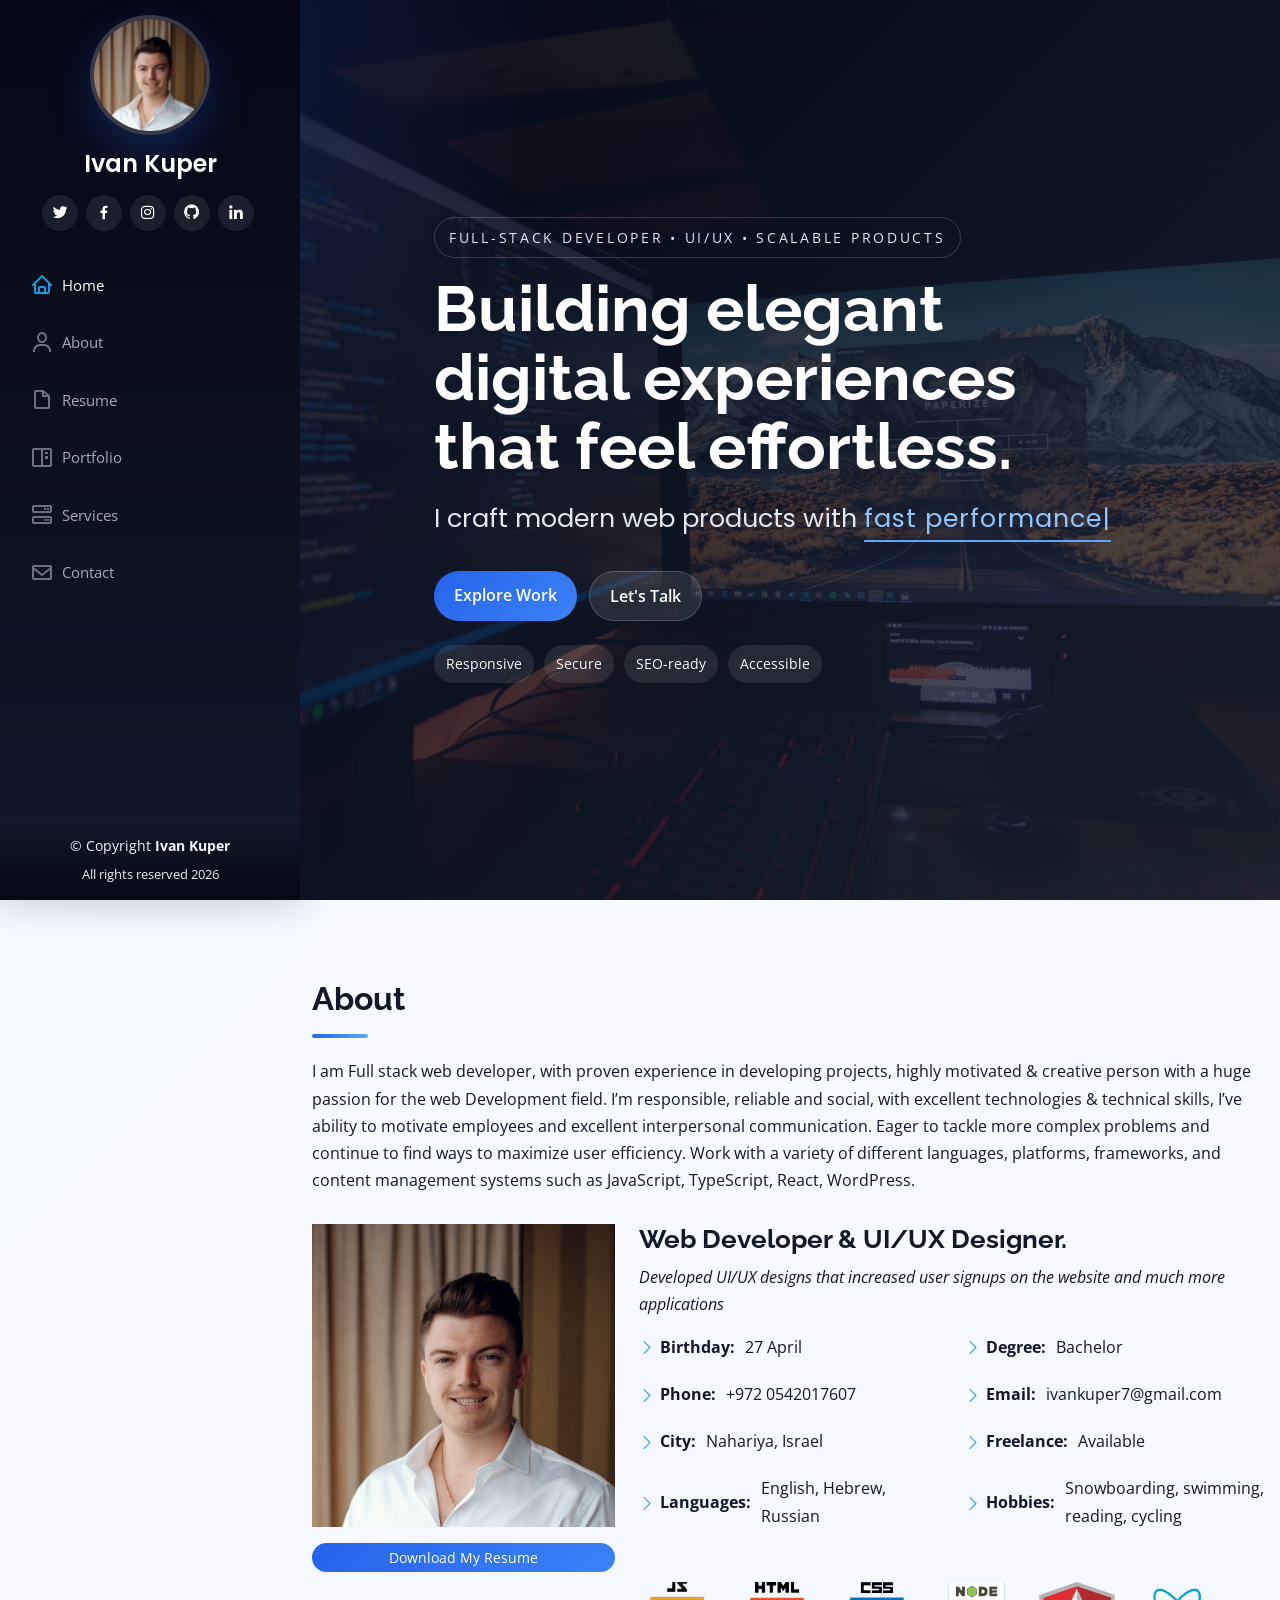
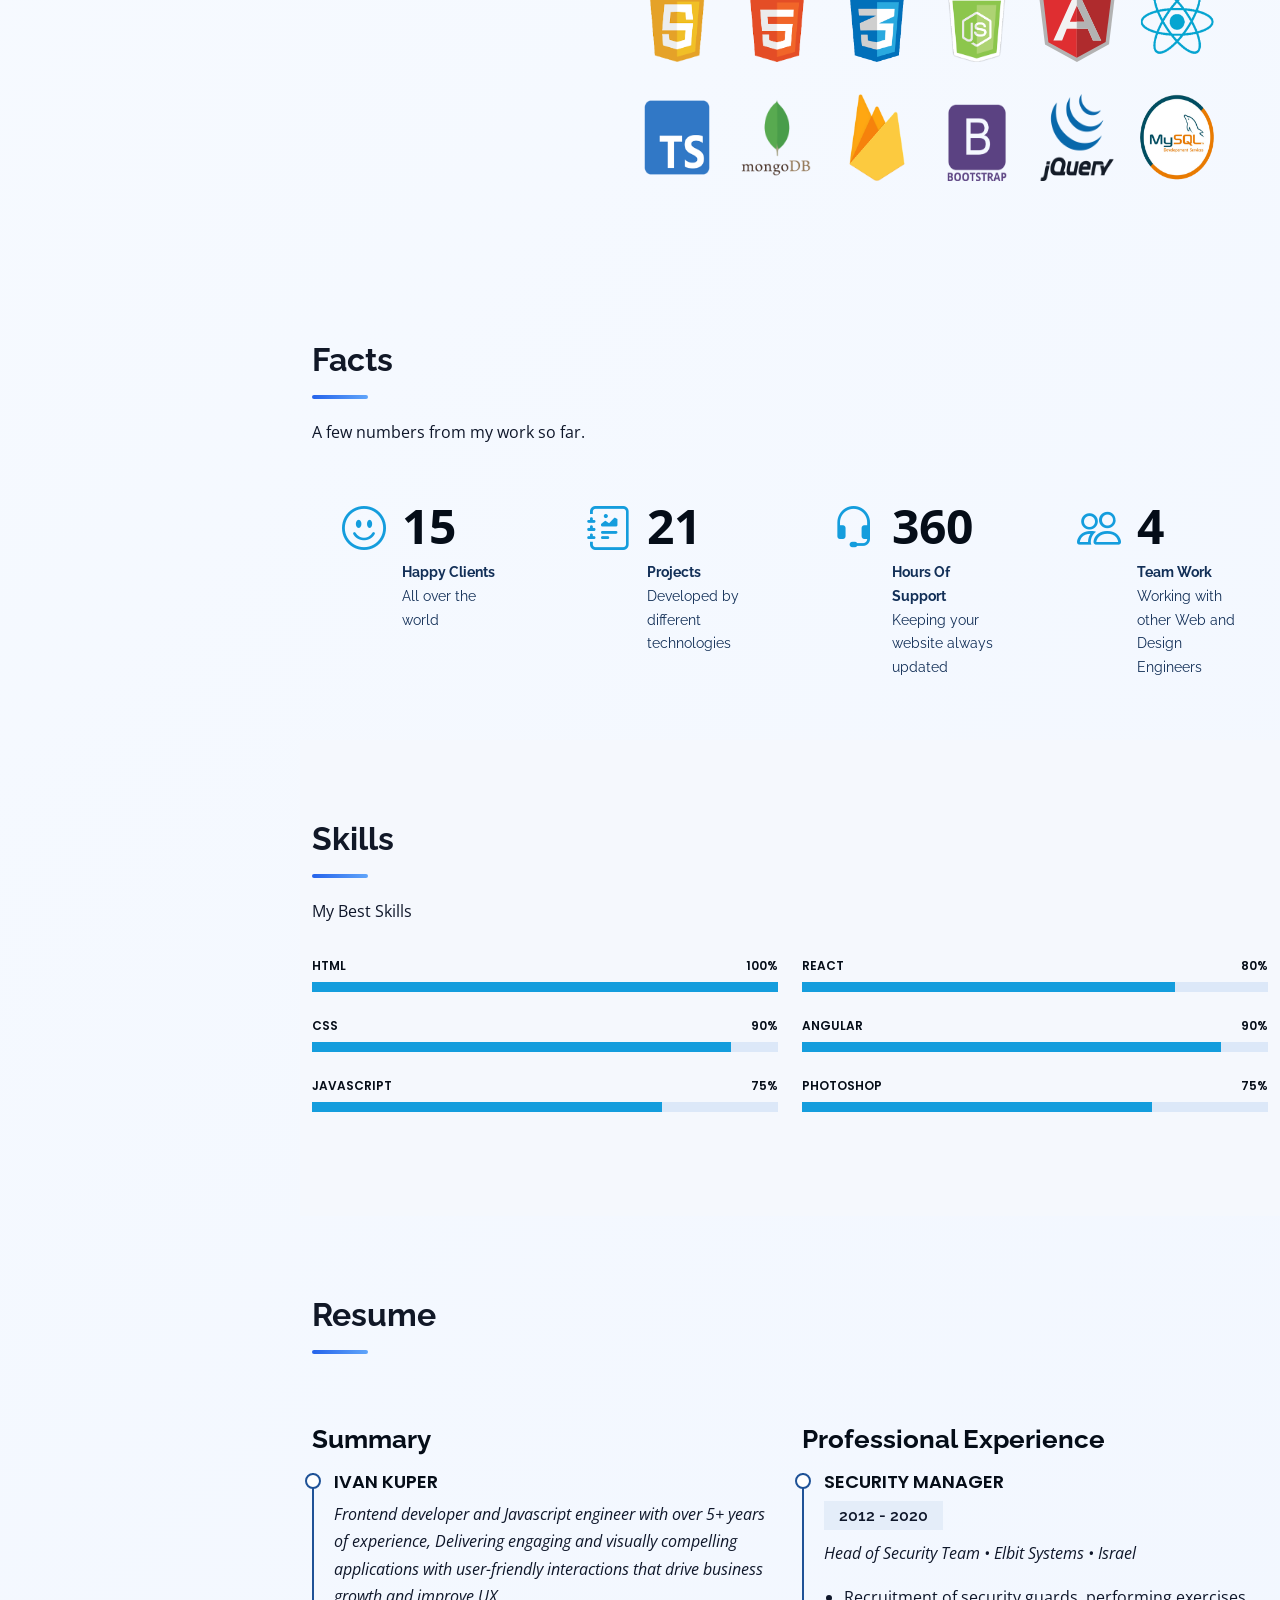
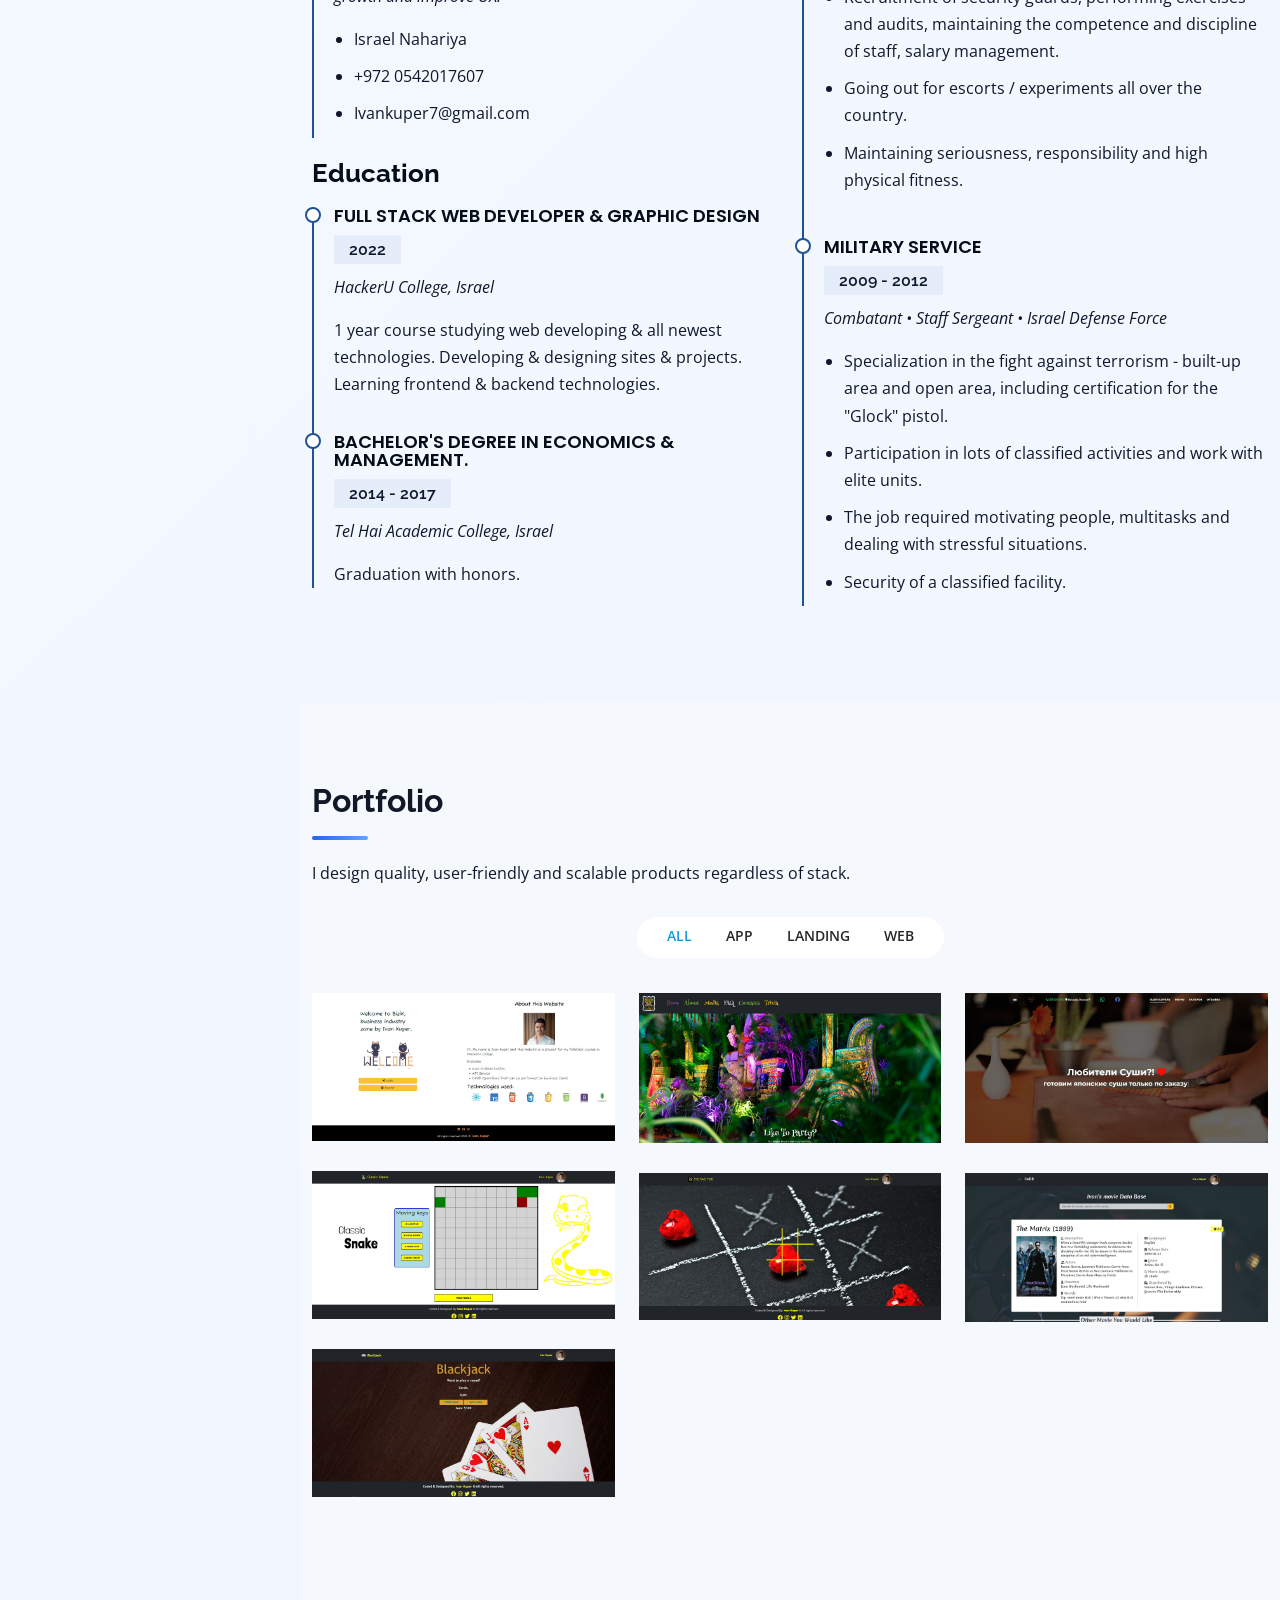
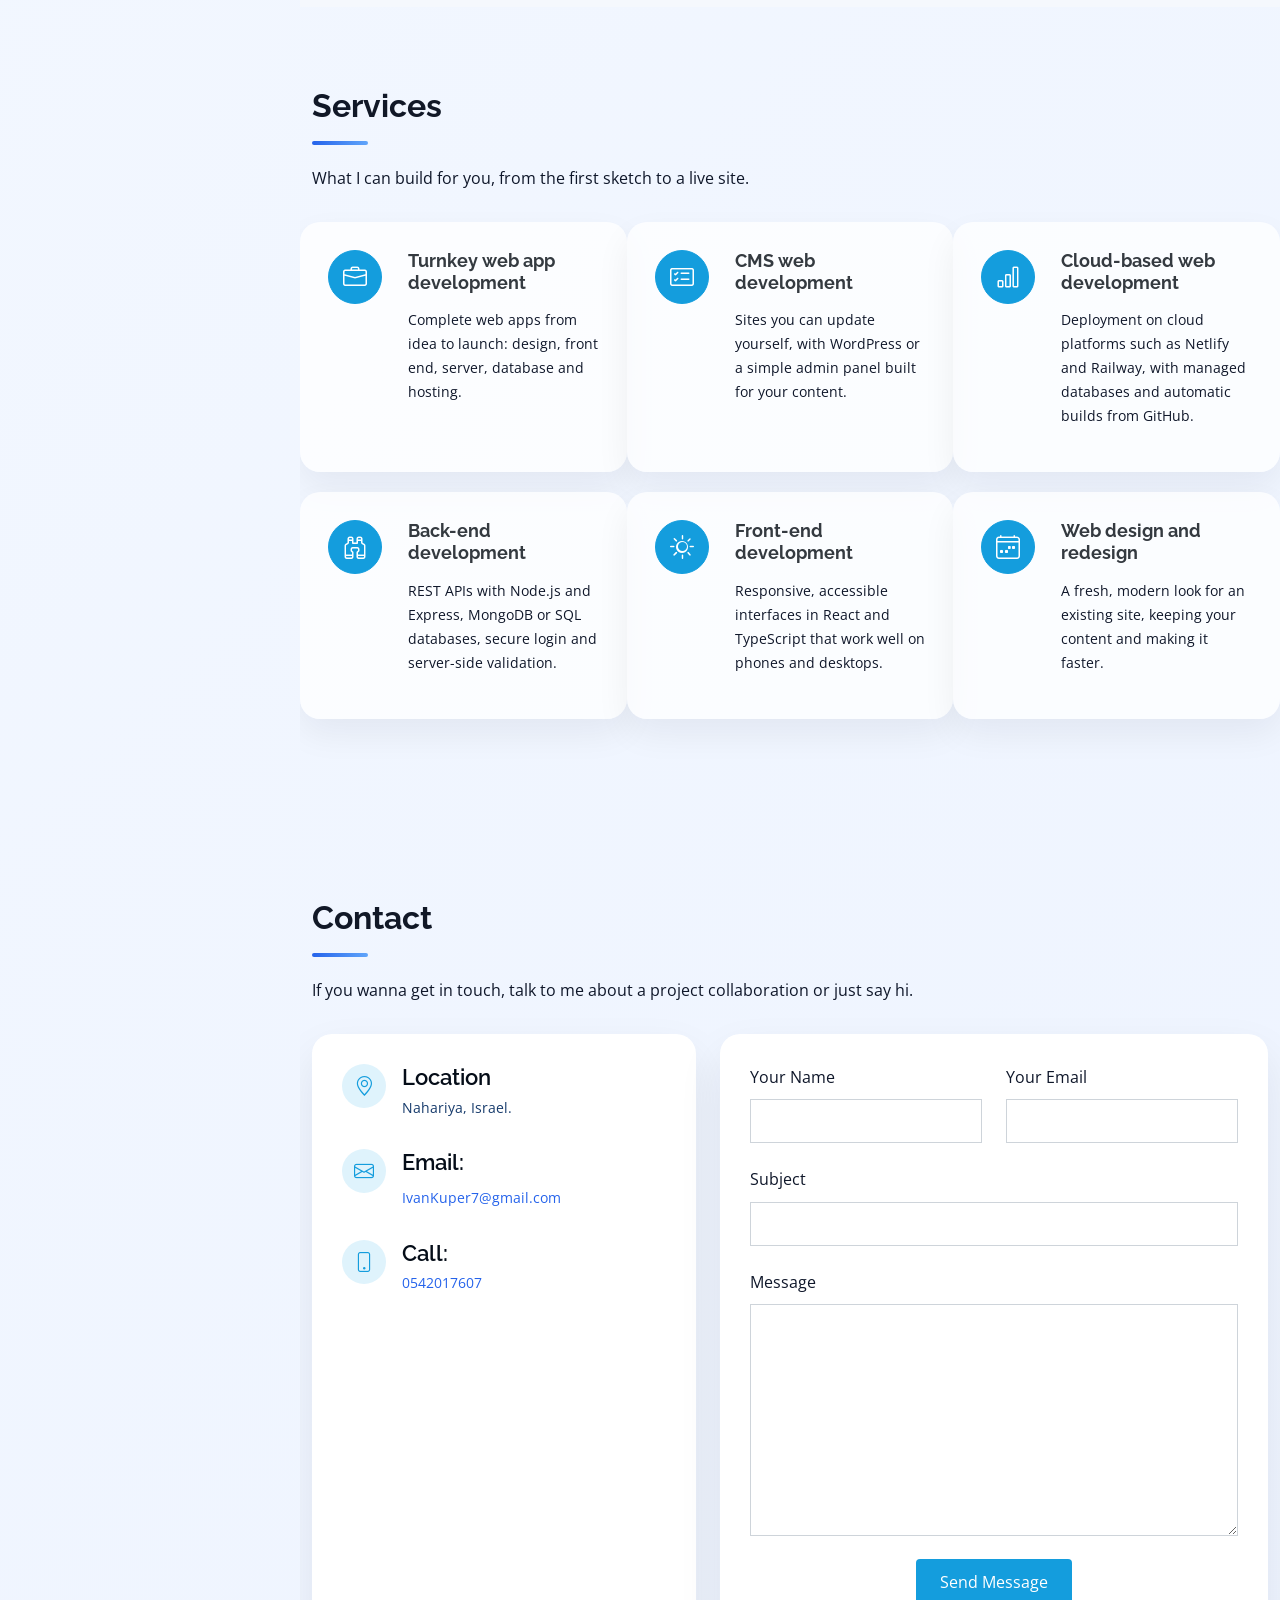
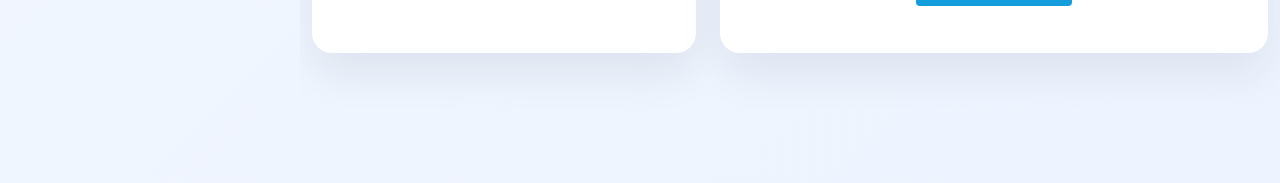
==== classic.html @ 9e8580f1 "New 3D snowboarding portfolio; old page kept as classic.html" ====
<!doctype html>
<html lang="en">
  <head>
    <!-- Google tag (gtag.js) -->
    <script
      async
      src="https://www.googletagmanager.com/gtag/js?id=G-8F8KC9WQPY"
    ></script>
    <script>
      window.dataLayer = window.dataLayer || [];
      function gtag() {
        dataLayer.push(arguments);
      }
      gtag("js", new Date());

      gtag("config", "G-8F8KC9WQPY");
    </script>
    <meta charset="utf-8" />
    <meta content="width=device-width, initial-scale=1.0" name="viewport" />
    <meta name="theme-color" content="#060816" />

    <title>Ivan Kuper | Full-Stack Developer & UI/UX Designer</title>
    <meta
      name="description"
      content="Ivan Kuper builds modern, responsive, and accessible web experiences with a premium blend of design and engineering."
    />
    <meta
      name="keywords"
      content="Ivan Kuper, full-stack developer, web developer, UI/UX designer, portfolio, responsive websites"
    />

    <!-- Favicons -->
    <link href="assets/img/logo.png" rel="icon" />
    <link href="assets/img/logo.png" rel="apple-touch-icon" />

    <!-- Google Fonts -->
    <link
      href="https://fonts.googleapis.com/css?family=Open+Sans:300,300i,400,400i,600,600i,700,700i|Raleway:300,300i,400,400i,500,500i,600,600i,700,700i|Poppins:300,300i,400,400i,500,500i,600,600i,700,700i"
      rel="stylesheet"
    />

    <!-- Vendor CSS Files -->
    <link href="assets/vendor/aos/aos.css" rel="stylesheet" />
    <link
      href="assets/vendor/bootstrap/css/bootstrap.min.css"
      rel="stylesheet"
    />
    <link
      href="assets/vendor/bootstrap-icons/bootstrap-icons.css"
      rel="stylesheet"
    />
    <link href="assets/vendor/boxicons/css/boxicons.min.css" rel="stylesheet" />
    <link
      href="assets/vendor/glightbox/css/glightbox.min.css"
      rel="stylesheet"
    />
    <link href="assets/vendor/swiper/swiper-bundle.min.css" rel="stylesheet" />

    <!-- Template Main CSS File -->
    <link href="assets/css/style.css" rel="stylesheet" />
  </head>

  <body>
    <a class="skip-link" href="#main">Skip to content</a>

    <!-- ======= Mobile nav toggle button ======= -->
    <i class="bi bi-list mobile-nav-toggle d-xl-none"></i>

    <!-- ======= Header ======= -->
    <header id="header">
      <div class="d-flex flex-column">
        <div class="profile">
          <img
            src="assets/img/Profile.jpg"
            alt=""
            class="img-fluid rounded-circle"
          />
          <h1 class="text-light"><a href="index.html">Ivan Kuper</a></h1>
          <div class="social-links mt-3 text-center">
            <a
              target="_blank"
              href="https://twitter.com/Ivan7Kuper"
              class="twitter"
              ><i class="bx bxl-twitter"></i
            ></a>
            <a
              target="_blank"
              href="https://www.facebook.com/ivankuper7"
              class="facebook"
              ><i class="bx bxl-facebook"></i
            ></a>
            <a
              target="_blank"
              href="https://www.instagram.com/ivan_kuper/"
              class="instagram"
              ><i class="bx bxl-instagram"></i
            ></a>
            <a
              target="_blank"
              href="https://github.com/IvanKuper"
              class="google-plus"
              ><i class="bx bxl-github"></i
            ></a>
            <a
              target="_blank"
              href="https://www.linkedin.com/in/ivankuper/"
              class="linkedin"
              ><i class="bx bxl-linkedin"></i
            ></a>
          </div>
        </div>

        <nav id="navbar" class="nav-menu navbar">
          <ul>
            <li>
              <a href="#hero" class="nav-link scrollto active"
                ><i class="bx bx-home"></i> <span>Home</span></a
              >
            </li>
            <li>
              <a href="#about" class="nav-link scrollto"
                ><i class="bx bx-user"></i> <span>About</span></a
              >
            </li>
            <li>
              <a href="#resume" class="nav-link scrollto"
                ><i class="bx bx-file-blank"></i> <span>Resume</span></a
              >
            </li>
            <li>
              <a href="#portfolio" class="nav-link scrollto"
                ><i class="bx bx-book-content"></i> <span>Portfolio</span></a
              >
            </li>
            <li>
              <a href="#services" class="nav-link scrollto"
                ><i class="bx bx-server"></i> <span>Services</span></a
              >
            </li>
            <li>
              <a href="#contact" class="nav-link scrollto"
                ><i class="bx bx-envelope"></i> <span>Contact</span></a
              >
            </li>
          </ul>
        </nav>
        <!-- .nav-menu -->
      </div>
    </header>
    <!-- End Header -->

    <!-- ======= Hero Section ======= -->
    <section
      id="hero"
      class="d-flex flex-column justify-content-center align-items-center"
    >
      <div class="hero-container" data-aos="fade-up">
        <div class="hero-badge">
          Full-stack developer • UI/UX • scalable products
        </div>
        <h1>Building elegant digital experiences that feel effortless.</h1>
        <p>
          I craft modern web products with
          <span
            class="typed"
            data-typed-items="fast performance, polished interfaces, accessible products, scalable architecture"
          ></span>
        </p>
        <div class="hero-actions">
          <a href="#portfolio" class="btn btn-primary">Explore Work</a>
          <a href="#contact" class="btn btn-secondary">Let's Talk</a>
        </div>
        <div class="hero-highlights">
          <span>Responsive</span>
          <span>Secure</span>
          <span>SEO-ready</span>
          <span>Accessible</span>
        </div>
      </div>
    </section>

    <!-- End Hero -->

    <main id="main">
      <!-- ======= About Section ======= -->
      <section id="about" class="about">
        <div class="container">
          <div class="section-title">
            <h2>About</h2>
            <p>
              I am Full stack web developer, with proven experience in
              developing projects, highly motivated & creative person with a
              huge passion for the web Development field. I’m responsible,
              reliable and social, with excellent technologies & technical
              skills, I’ve ability to motivate employees and excellent
              interpersonal communication. Eager to tackle more complex problems
              and continue to find ways to maximize user efficiency. Work with a
              variety of different languages, platforms, frameworks, and content
              management systems such as JavaScript, TypeScript, React,
              WordPress.
            </p>
            <p></p>
          </div>

          <div class="row">
            <div class="col-lg-4" data-aos="fade-right">
              <img
                src="assets/img/Profile.jpg"
                class="img-fluid"
                alt="Portrait of Ivan Kuper"
              />
              <a
                href="https://www.dropbox.com/s/8ou15lge7t33y17/Resume%20Ivan%20Kupershtein.pdf?dl=0"
                target="_blank"
                ><button
                  type="button"
                  class="btn btn-accent btn-sm mb-3 mt-3 w-100"
                >
                  <i class="fa-solid fa-file"></i>
                  Download My Resume
                </button></a
              >
            </div>
            <div class="col-lg-8 pt-4 pt-lg-0 content" data-aos="fade-left">
              <h3>Web Developer &amp; UI/UX Designer.</h3>
              <p class="fst-italic">
                Developed UI/UX designs that increased user signups on the
                website and much more applications
              </p>
              <div class="row">
                <div class="col-lg-6">
                  <ul>
                    <li>
                      <i class="bi bi-chevron-right"></i>
                      <strong>Birthday:</strong> <span>27 April</span>
                    </li>
                    <li>
                      <i class="bi bi-chevron-right"></i>
                      <strong>Phone:</strong> <span>+972 0542017607</span>
                    </li>
                    <li>
                      <i class="bi bi-chevron-right"></i>
                      <strong>City:</strong> <span>Nahariya, Israel</span>
                    </li>
                    <li>
                      <i class="bi bi-chevron-right"></i>
                      <strong>Languages:</strong>
                      <span>English, Hebrew, Russian</span>
                    </li>
                  </ul>
                </div>
                <div class="col-lg-6">
                  <ul>
                    <li>
                      <i class="bi bi-chevron-right"></i>
                      <strong>Degree:</strong> <span>Bachelor</span>
                    </li>
                    <li>
                      <i class="bi bi-chevron-right"></i>
                      <strong>Email:</strong>
                      <span>ivankuper7@gmail.com</span>
                    </li>
                    <li>
                      <i class="bi bi-chevron-right"></i>
                      <strong>Freelance:</strong> <span>Available</span>
                    </li>
                    <li>
                      <i class="bi bi-chevron-right"></i>
                      <strong>Hobbies:</strong>
                      <span>Snowboarding, swimming, reading, cycling</span>
                    </li>
                  </ul>
                </div>
              </div>
              <div class="logos">
                <div class="row">
                  <img
                    class="lan-logos"
                    src="./assets/img/Languages/javascript.png"
                    alt="Javascript"
                  />
                  <img
                    class="lan-logos"
                    src="./assets/img/Languages/html5.png"
                    alt="Html5"
                  />
                  <img
                    class="lan-logos"
                    src="./assets/img/Languages/css3.png"
                    alt="CSS3"
                  />
                  <img
                    class="lan-logos"
                    src="./assets/img/Languages/node.png"
                    alt="Node.js"
                  />
                  <img
                    class="lan-logos"
                    src="./assets/img/Languages/AngularJS-Shield.svg"
                    alt="Angular.js"
                  />
                  <img
                    class="lan-logos"
                    src="./assets/img/Languages/react.png"
                    alt="React.js"
                  />
                  <img
                    class="lan-logos"
                    src="./assets/img/Languages/typescript.png"
                    alt="Typecript"
                  />
                  <img
                    class="lan-logos"
                    src="./assets/img/Languages/Mongo.png"
                    alt="MongoDB"
                  />
                  <img
                    class="lan-logos"
                    src="./assets/img/Languages/firebase.png"
                    alt="Firebase"
                  />

                  <img
                    class="lan-logos"
                    src="./assets/img/Languages/bootstrap_plain_wordmark_logo_icon_146620.png"
                    alt="Bootstrap"
                  />
                  <img
                    class="lan-logos"
                    src="./assets/img/Languages/jquery.gif"
                    alt="Jquery"
                  />
                  <img
                    class="lan-logos"
                    src="./assets/img/Languages/sql.png"
                    alt="SQL"
                  />
                </div>
              </div>
            </div>
          </div>
        </div>
      </section>
      <!-- End About Section -->

      <!-- ======= Facts Section ======= -->
      <section id="facts" class="facts">
        <div class="container">
          <div class="section-title">
            <h2>Facts</h2>
            <p>
              A few numbers from my work so far.
            </p>
          </div>

          <div class="row no-gutters">
            <div
              class="col-lg-3 col-md-6 d-md-flex align-items-md-stretch"
              data-aos="fade-up"
            >
              <div class="count-box">
                <i class="bi bi-emoji-smile"></i>
                <span
                  data-purecounter-start="0"
                  data-purecounter-end="15"
                  data-purecounter-duration="1"
                  class="purecounter"
                ></span>
                <p><strong>Happy Clients</strong> All over the world</p>
              </div>
            </div>

            <div
              class="col-lg-3 col-md-6 d-md-flex align-items-md-stretch"
              data-aos="fade-up"
              data-aos-delay="100"
            >
              <div class="count-box">
                <i class="bi bi-journal-richtext"></i>
                <span
                  data-purecounter-start="0"
                  data-purecounter-end="21"
                  data-purecounter-duration="1"
                  class="purecounter"
                ></span>
                <p>
                  <strong>Projects</strong> Developed by different technologies
                </p>
              </div>
            </div>

            <div
              class="col-lg-3 col-md-6 d-md-flex align-items-md-stretch"
              data-aos="fade-up"
              data-aos-delay="200"
            >
              <div class="count-box">
                <i class="bi bi-headset"></i>
                <span
                  data-purecounter-start="0"
                  data-purecounter-end="360"
                  data-purecounter-duration="1"
                  class="purecounter"
                ></span>
                <p>
                  <strong>Hours Of Support</strong> Keeping your website always
                  updated
                </p>
              </div>
            </div>

            <div
              class="col-lg-3 col-md-6 d-md-flex align-items-md-stretch"
              data-aos="fade-up"
              data-aos-delay="300"
            >
              <div class="count-box">
                <i class="bi bi-people"></i>
                <span
                  data-purecounter-start="0"
                  data-purecounter-end="4"
                  data-purecounter-duration="1"
                  class="purecounter"
                ></span>
                <p>
                  <strong>Team Work</strong> Working with other Web and Design
                  Engineers
                </p>
              </div>
            </div>
          </div>
        </div>
      </section>
      <!-- End Facts Section -->

      <!-- ======= Skills Section ======= -->
      <section id="skills" class="skills section-bg">
        <div class="container">
          <div class="section-title">
            <h2>Skills</h2>
            <p>My Best Skills</p>
          </div>

          <div class="row skills-content">
            <div class="col-lg-6" data-aos="fade-up">
              <div class="progress">
                <span class="skill">HTML <i class="val">100%</i></span>
                <div class="progress-bar-wrap">
                  <div
                    class="progress-bar"
                    role="progressbar"
                    aria-valuenow="100"
                    aria-valuemin="0"
                    aria-valuemax="100"
                  ></div>
                </div>
              </div>

              <div class="progress">
                <span class="skill">CSS <i class="val">90%</i></span>
                <div class="progress-bar-wrap">
                  <div
                    class="progress-bar"
                    role="progressbar"
                    aria-valuenow="90"
                    aria-valuemin="0"
                    aria-valuemax="100"
                  ></div>
                </div>
              </div>

              <div class="progress">
                <span class="skill">JavaScript <i class="val">75%</i></span>
                <div class="progress-bar-wrap">
                  <div
                    class="progress-bar"
                    role="progressbar"
                    aria-valuenow="75"
                    aria-valuemin="0"
                    aria-valuemax="100"
                  ></div>
                </div>
              </div>
            </div>

            <div class="col-lg-6" data-aos="fade-up" data-aos-delay="100">
              <div class="progress">
                <span class="skill">React <i class="val">80%</i></span>
                <div class="progress-bar-wrap">
                  <div
                    class="progress-bar"
                    role="progressbar"
                    aria-valuenow="80"
                    aria-valuemin="0"
                    aria-valuemax="100"
                  ></div>
                </div>
              </div>

              <div class="progress">
                <span class="skill">Angular <i class="val">90%</i></span>
                <div class="progress-bar-wrap">
                  <div
                    class="progress-bar"
                    role="progressbar"
                    aria-valuenow="90"
                    aria-valuemin="0"
                    aria-valuemax="100"
                  ></div>
                </div>
              </div>

              <div class="progress">
                <span class="skill">Photoshop <i class="val">75%</i></span>
                <div class="progress-bar-wrap">
                  <div
                    class="progress-bar"
                    role="progressbar"
                    aria-valuenow="75"
                    aria-valuemin="0"
                    aria-valuemax="100"
                  ></div>
                </div>
              </div>
            </div>
          </div>
        </div>
      </section>
      <!-- End Skills Section -->

      <!-- ======= Resume Section ======= -->
      <section id="resume" class="resume">
        <div class="container">
          <div class="section-title">
            <h2>Resume</h2>
            <p></p>
          </div>
          <div class="row">
            <div class="col-lg-6" data-aos="fade-up">
              <h3 class="resume-title">Summary</h3>
              <div class="resume-item pb-0">
                <h4>Ivan Kuper</h4>
                <p>
                  <em>
                    Frontend developer and Javascript engineer with over 5+
                    years of experience, Delivering engaging and visually
                    compelling applications with user-friendly interactions that
                    drive business growth and improve UX.
                  </em>
                </p>
                <ul>
                  <li>Israel Nahariya</li>
                  <li>+972 0542017607</li>
                  <li>Ivankuper7@gmail.com</li>
                </ul>
              </div>

              <h3 class="resume-title">Education</h3>
              <div class="resume-item">
                <h4>Full Stack Web Developer &amp; Graphic Design</h4>
                <h5>2022</h5>
                <p><em>HackerU College, Israel</em></p>
                <p>
                  1 year course studying web developing & all newest
                  technologies. Developing & designing sites & projects.
                  Learning frontend & backend technologies.
                </p>
              </div>
              <div class="resume-item">
                <h4>Bachelor's degree in Economics &amp; Management.</h4>
                <h5>2014 - 2017</h5>
                <p><em>Tel Hai Academic College, Israel</em></p>
                <p>Graduation with honors.</p>
              </div>
            </div>
            <div class="col-lg-6" data-aos="fade-up" data-aos-delay="100">
              <h3 class="resume-title">Professional Experience</h3>
              <div class="resume-item">
                <h4>Security Manager</h4>
                <h5>2012 - 2020</h5>
                <p>
                  <em>Head of Security Team • Elbit Systems • Israel </em>
                </p>
                <ul>
                  <li>
                    Recruitment of security guards, performing exercises and
                    audits, maintaining the competence and discipline of staff,
                    salary management.
                  </li>
                  <li>
                    Going out for escorts / experiments all over the country.
                  </li>
                  <li>
                    Maintaining seriousness, responsibility and high physical
                    fitness.
                  </li>
                </ul>
              </div>
              <div class="resume-item">
                <h4>Military Service</h4>
                <h5>2009 - 2012</h5>
                <p>
                  <em>Combatant • Staff Sergeant • Israel Defense Force</em>
                </p>
                <ul>
                  <li>
                    Specialization in the fight against terrorism - built-up
                    area and open area, including certification for the "Glock"
                    pistol.
                  </li>
                  <li>
                    Participation in lots of classified activities and work with
                    elite units.
                  </li>

                  <li>
                    The job required motivating people, multitasks and dealing
                    with stressful situations.
                  </li>
                  <li>Security of a classified facility.</li>
                </ul>
              </div>
            </div>
          </div>
        </div>
      </section>
      <!-- End Resume Section -->

      <!-- ======= Portfolio Section ======= -->
      <section id="portfolio" class="portfolio section-bg">
        <div class="container">
          <div class="section-title">
            <h2>Portfolio</h2>
            <p>
              I design quality, user-friendly and scalable products regardless
              of stack.
            </p>
          </div>

          <div class="row" data-aos="fade-up">
            <div class="col-lg-12 d-flex justify-content-center">
              <ul id="portfolio-flters">
                <li data-filter="*" class="filter-active">All</li>
                <li data-filter=".filter-app">App</li>
                <li data-filter=".filter-card">Landing</li>
                <li data-filter=".filter-web">Web</li>
              </ul>
            </div>
          </div>

          <div
            class="row portfolio-container"
            data-aos="fade-up"
            data-aos-delay="100"
          >
            <div class="col-lg-4 col-md-6 portfolio-item filter-web">
              <div class="portfolio-wrap">
                <img
                  src="assets/img/portfolio/bizik.JPG"
                  class="img-fluid"
                  alt=""
                />
                <div class="portfolio-links">
                  <a
                    href="https://github.com/IvanKuper/BiziK"
                    target="_blank"
                    ><i class="bx bxl-github"></i
                  ></a>
                  <a href="https://bizik.netlify.app/" target="_blank"
                    ><i class="bx bx-link"></i
                  ></a>
                </div>
              </div>
            </div>
            <div class="col-lg-4 col-md-6 portfolio-item filter-web">
              <div class="portfolio-wrap">
                <img
                  src="assets/img/portfolio/mardi.JPG"
                  class="img-fluid"
                  alt=""
                />
                <div class="portfolio-links">
                  <a
                    href="https://github.com/IvanKuper/mardi-gras-by-ivan-kuper"
                    target="_blank"
                    ><i class="bx bxl-github"></i
                  ></a>
                  <a
                    href="https://mardi-gras-by-ivan-kuper.netlify.app/"
                    target="_blank"
                    ><i class="bx bx-link"></i
                  ></a>
                </div>
              </div>
            </div>
            <div class="col-lg-4 col-md-6 portfolio-item filter-web">
              <div class="portfolio-wrap">
                <img
                  src="assets/img/portfolio/sushi lovers.JPG"
                  class="img-fluid"
                  alt=""
                />
                <div class="portfolio-links">
                  <a href="https://github.com/IvanKuper" target="_blank"
                    ><i class="bx bxl-github"></i
                  ></a>
                  <a href="https://sushilovers.netlify.app/" target="_blank"
                    ><i class="bx bx-link"></i
                  ></a>
                </div>
              </div>
            </div>

            <div class="col-lg-4 col-md-6 portfolio-item filter-app">
              <div class="portfolio-wrap">
                <img
                  src="assets/img/portfolio/snake.JPG"
                  class="img-fluid"
                  alt=""
                />
                <div class="portfolio-links">
                  <a
                    href="https://github.com/IvanKuper"
                    title="Web 3"
                    target="_blank"
                    ><i class="bx bxl-github"></i
                  ></a>
                  <a
                    href="https://snake-by-ivan-kuper.netlify.app/"
                    target="_blank"
                    ><i class="bx bx-link"></i
                  ></a>
                </div>
              </div>
            </div>

            <div class="col-lg-4 col-md-6 portfolio-item filter-app">
              <div class="portfolio-wrap">
                <img
                  src="assets/img/portfolio/imdb.JPG"
                  class="img-fluid"
                  alt=""
                />
                <div class="portfolio-links">
                  <a href="https://github.com/IvanKuper" target="_blank"
                    ><i class="bx bxl-github"></i
                  ></a>
                  <a
                    href="https://imdb-by-ivan-kuper.netlify.app/"
                    target="_blank"
                    ><i class="bx bx-link"></i
                  ></a>
                </div>
              </div>
            </div>
            <div class="col-lg-4 col-md-6 portfolio-item filter-app">
              <div class="portfolio-wrap">
                <img
                  src="assets/img/portfolio/tictactoe.JPG"
                  class="img-fluid"
                  alt=""
                />
                <div class="portfolio-links">
                  <a href="https://github.com/IvanKuper" target="_blank"
                    ><i class="bx bxl-github"></i
                  ></a>
                  <a
                    href="https://tictactoe-by-ivan-kuper.netlify.app/"
                    target="_blank"
                    ><i class="bx bx-link"></i
                  ></a>
                </div>
              </div>
            </div>
            <div class="col-lg-4 col-md-6 portfolio-item filter-app">
              <div class="portfolio-wrap">
                <img
                  src="assets/img/portfolio/blackjack.JPG"
                  class="img-fluid"
                  alt=""
                />
                <div class="portfolio-links">
                  <a href="https://github.com/IvanKuper" target="_blank"
                    ><i class="bx bxl-github"></i
                  ></a>
                  <a
                    href="https://blackjack-by-ivan-kuper.netlify.app/"
                    target="_blank"
                    ><i class="bx bx-link"></i
                  ></a>
                </div>
              </div>
            </div>
          </div>
        </div>
      </section>
      <!-- End Portfolio Section -->

      <!-- ======= Services Section ======= -->
      <section id="services" class="services">
        <div class="container">
          <div class="section-title">
            <h2>Services</h2>
            <p>
              What I can build for you, from the first sketch to a live site.
            </p>
          </div>

          <div class="row">
            <div class="col-lg-4 col-md-6 icon-box" data-aos="fade-up">
              <div class="icon"><i class="bi bi-briefcase"></i></div>
              <h4 class="title"><a href="">Turnkey web app development</a></h4>
              <p class="description">
                Complete web apps from idea to launch: design, front end, server, database and hosting.
              </p>
            </div>
            <div
              class="col-lg-4 col-md-6 icon-box"
              data-aos="fade-up"
              data-aos-delay="100"
            >
              <div class="icon"><i class="bi bi-card-checklist"></i></div>
              <h4 class="title"><a href="">CMS web development</a></h4>
              <p class="description">
                Sites you can update yourself, with WordPress or a simple admin panel built for your content.
              </p>
            </div>
            <div
              class="col-lg-4 col-md-6 icon-box"
              data-aos="fade-up"
              data-aos-delay="200"
            >
              <div class="icon"><i class="bi bi-bar-chart"></i></div>
              <h4 class="title"><a href="">Cloud-based web development</a></h4>
              <p class="description">
                Deployment on cloud platforms such as Netlify and Railway, with managed databases and automatic builds from GitHub.
              </p>
            </div>
            <div
              class="col-lg-4 col-md-6 icon-box"
              data-aos="fade-up"
              data-aos-delay="300"
            >
              <div class="icon"><i class="bi bi-binoculars"></i></div>
              <h4 class="title"><a href="">Back-end development</a></h4>
              <p class="description">
                REST APIs with Node.js and Express, MongoDB or SQL databases, secure login and server-side validation.
              </p>
            </div>
            <div
              class="col-lg-4 col-md-6 icon-box"
              data-aos="fade-up"
              data-aos-delay="400"
            >
              <div class="icon"><i class="bi bi-brightness-high"></i></div>
              <h4 class="title"><a href="">Front-end development</a></h4>
              <p class="description">
                Responsive, accessible interfaces in React and TypeScript that work well on phones and desktops.
              </p>
            </div>
            <div
              class="col-lg-4 col-md-6 icon-box"
              data-aos="fade-up"
              data-aos-delay="500"
            >
              <div class="icon"><i class="bi bi-calendar4-week"></i></div>
              <h4 class="title"><a href="">Web design and redesign</a></h4>
              <p class="description">
                A fresh, modern look for an existing site, keeping your content and making it faster.
              </p>
            </div>
          </div>
        </div>
      </section>
      <!-- End Services Section -->

      <!-- ======= Testimonials Section ======= -->
      <!-- <section id="testimonials" class="testimonials section-bg">
        <div class="container">
          <div class="section-title">
            <h2>Testimonials</h2>
            <p>
              Magnam dolores commodi suscipit. Necessitatibus eius consequatur
              ex aliquid fuga eum quidem. Sit sint consectetur velit. Quisquam
              quos quisquam cupiditate. Et nemo qui impedit suscipit alias ea.
              Quia fugiat sit in iste officiis commodi quidem hic quas.
            </p>
          </div>

          <div
            class="testimonials-slider swiper"
            data-aos="fade-up"
            data-aos-delay="100"
          >
            <div class="swiper-wrapper">
              <div class="swiper-slide">
                <div class="testimonial-item" data-aos="fade-up">
                  <p>
                    <i class="bx bxs-quote-alt-left quote-icon-left"></i>
                    Proin iaculis purus consequat sem cure digni ssim donec
                    porttitora entum suscipit rhoncus. Accusantium quam,
                    ultricies eget id, aliquam eget nibh et. Maecen aliquam,
                    risus at semper.
                    <i class="bx bxs-quote-alt-right quote-icon-right"></i>
                  </p>
                  <img
                    src="assets/img/testimonials/testimonials-1.jpg"
                    class="testimonial-img"
                    alt=""
                  />
                  <h3>Saul Goodman</h3>
                  <h4>Ceo &amp; Founder</h4>
                </div>
              </div> -->
      <!-- End testimonial item -->

      <!-- <div class="swiper-slide">
                <div
                  class="testimonial-item"
                  data-aos="fade-up"
                  data-aos-delay="100"
                >
                  <p>
                    <i class="bx bxs-quote-alt-left quote-icon-left"></i>
                    Export tempor illum tamen malis malis eram quae irure esse
                    labore quem cillum quid cillum eram malis quorum velit fore
                    eram velit sunt aliqua noster fugiat irure amet legam anim
                    culpa.
                    <i class="bx bxs-quote-alt-right quote-icon-right"></i>
                  </p>
                  <img
                    src="assets/img/testimonials/testimonials-2.jpg"
                    class="testimonial-img"
                    alt=""
                  />
                  <h3>Sara Wilsson</h3>
                  <h4>Designer</h4>
                </div>
              </div> -->
      <!-- End testimonial item -->

      <!-- <div class="swiper-slide">
                <div
                  class="testimonial-item"
                  data-aos="fade-up"
                  data-aos-delay="200"
                >
                  <p>
                    <i class="bx bxs-quote-alt-left quote-icon-left"></i>
                    Enim nisi quem export duis labore cillum quae magna enim
                    sint quorum nulla quem veniam duis minim tempor labore quem
                    eram duis noster aute amet eram fore quis sint minim.
                    <i class="bx bxs-quote-alt-right quote-icon-right"></i>
                  </p>
                  <img
                    src="assets/img/testimonials/testimonials-3.jpg"
                    class="testimonial-img"
                    alt=""
                  />
                  <h3>Jena Karlis</h3>
                  <h4>Store Owner</h4>
                </div>
              </div> -->
      <!-- End testimonial item -->

      <!-- <div class="swiper-slide">
                <div
                  class="testimonial-item"
                  data-aos="fade-up"
                  data-aos-delay="300"
                >
                  <p>
                    <i class="bx bxs-quote-alt-left quote-icon-left"></i>
                    Fugiat enim eram quae cillum dolore dolor amet nulla culpa
                    multos export minim fugiat minim velit minim dolor enim duis
                    veniam ipsum anim magna sunt elit fore quem dolore labore
                    illum veniam.
                    <i class="bx bxs-quote-alt-right quote-icon-right"></i>
                  </p>
                  <img
                    src="assets/img/testimonials/testimonials-4.jpg"
                    class="testimonial-img"
                    alt=""
                  />
                  <h3>Matt Brandon</h3>
                  <h4>Freelancer</h4>
                </div>
              </div> -->
      <!-- End testimonial item -->

      <!-- <div class="swiper-slide">
                <div
                  class="testimonial-item"
                  data-aos="fade-up"
                  data-aos-delay="400"
                >
                  <p>
                    <i class="bx bxs-quote-alt-left quote-icon-left"></i>
                    Quis quorum aliqua sint quem legam fore sunt eram irure
                    aliqua veniam tempor noster veniam enim culpa labore duis
                    sunt culpa nulla illum cillum fugiat legam esse veniam culpa
                    fore nisi cillum quid.
                    <i class="bx bxs-quote-alt-right quote-icon-right"></i>
                  </p>
                  <img
                    src="assets/img/testimonials/testimonials-5.jpg"
                    class="testimonial-img"
                    alt=""
                  />
                  <h3>John Larson</h3>
                  <h4>Entrepreneur</h4>
                </div>
              </div> -->
      <!-- End testimonial item -->
      <!-- </div>
            <div class="swiper-pagination"></div>
          </div>
        </div>
      </section> -->
      <!-- End Testimonials Section -->

      <!-- ======= Contact Section ======= -->
      <section id="contact" class="contact">
        <div class="container">
          <div class="section-title">
            <h2>Contact</h2>
            <p>
              If you wanna get in touch, talk to me about a project
              collaboration or just say hi.
            </p>
          </div>

          <div class="row" data-aos="fade-in">
            <div class="col-lg-5 d-flex align-items-stretch">
              <div class="info">
                <div class="address">
                  <i class="bi bi-geo-alt"></i>
                  <h4>Location</h4>
                  <p>Nahariya, Israel.</p>
                </div>

                <div class="email">
                  <i class="bi bi-envelope"></i>
                  <h4>Email:</h4>
                  <p>
                    <a href="mailto:IvanKuper7@gmail.com"
                      >IvanKuper7@gmail.com</a
                    >
                  </p>
                </div>

                <div class="phone">
                  <i class="bi bi-phone"></i>
                  <h4>Call:</h4>
                  <p><a href="tel:0542017607">0542017607</a></p>
                </div>

                <iframe
                  src="https://www.google.com/maps/embed?pb=!1m14!1m12!1m3!1d26767.48472430573!2d35.1141888!3d33.00547355!2m3!1f0!2f0!3f0!3m2!1i1024!2i768!4f13.1!5e0!3m2!1siw!2sil!4v1666555616680!5m2!1siw!2sil"
                  frameborder="0"
                  style="border: 0; width: 100%; height: 290px"
                  allowfullscreen
                ></iframe>
              </div>
            </div>

            <div class="col-lg-7 mt-5 mt-lg-0 d-flex align-items-stretch">
              <form id="contact-form" role="form" class="php-email-form">
                <div class="row">
                  <div class="form-group col-md-6">
                    <label for="name">Your Name</label>
                    <input
                      type="text"
                      name="name"
                      class="form-control"
                      id="name"
                      required
                    />
                  </div>
                  <div class="form-group col-md-6">
                    <label for="email">Your Email</label>
                    <input
                      type="email"
                      class="form-control"
                      name="email"
                      id="email"
                      required
                    />
                  </div>
                </div>
                <div class="form-group">
                  <label for="subject">Subject</label>
                  <input
                    type="text"
                    class="form-control"
                    name="subject"
                    id="subject"
                    required
                  />
                </div>
                <div class="form-group">
                  <label for="message">Message</label>
                  <textarea
                    class="form-control"
                    name="message"
                    id="message"
                    rows="10"
                    required
                  ></textarea>
                </div>
                <div class="text-center">
                  <button type="submit">Send Message</button>
                </div>
              </form>
            </div>
          </div>
        </div>
      </section>
      <!-- End Contact Section -->
    </main>
    <!-- End #main -->

    <!-- ======= Footer ======= -->
    <footer id="footer">
      <div class="container">
        <div class="copyright">
          &copy; Copyright <strong><span>Ivan Kuper</span></strong>
        </div>
        <div class="credits">
          All rights reserved <span id="current-year"></span>
          <a href=""></a>
        </div>
      </div>
    </footer>
    <!-- End  Footer -->

    <a
      href="#"
      class="back-to-top d-flex align-items-center justify-content-center"
      ><i class="bi bi-arrow-up-short"></i
    ></a>

    <!-- Vendor JS Files -->
    <script src="assets/vendor/purecounter/purecounter_vanilla.js"></script>
    <script src="assets/vendor/aos/aos.js"></script>
    <script src="assets/vendor/bootstrap/js/bootstrap.bundle.min.js"></script>
    <script src="assets/vendor/glightbox/js/glightbox.min.js"></script>
    <script src="assets/vendor/isotope-layout/isotope.pkgd.min.js"></script>
    <script src="assets/vendor/swiper/swiper-bundle.min.js"></script>
    <script src="assets/vendor/typed.js/typed.min.js"></script>
    <script src="assets/vendor/waypoints/noframework.waypoints.js"></script>
    <script>
      // No backend: open the visitor's mail app with the message filled in.
      document
        .getElementById("contact-form")
        .addEventListener("submit", function (e) {
          e.preventDefault();
          var f = e.target;
          var body =
            f.message.value + "\n\n" + f.name.value + " <" + f.email.value + ">";
          window.location.href =
            "mailto:IvanKuper7@gmail.com?subject=" +
            encodeURIComponent(f.subject.value) +
            "&body=" +
            encodeURIComponent(body);
        });
    </script>

    <!-- Template Main JS File -->
    <script src="assets/js/main.js"></script>
  </body>
</html>
---- assets/css/style.css ----
body {
  font-family: "Open Sans", sans-serif;
  color: #0f172a;
  background: linear-gradient(135deg, #f8fbff 0%, #eef4ff 100%);
  line-height: 1.7;
}

a {
  color: #2563eb;
  text-decoration: none;
}

a:hover {
  color: #1d4ed8;
  text-decoration: none;
}

.skip-link {
  position: absolute;
  left: -999px;
  top: auto;
}

.skip-link:focus {
  left: 16px;
  top: 16px;
  z-index: 99999;
  background: #fff;
  color: #111827;
  padding: 8px 12px;
  border-radius: 8px;
}

h1,
h2,
h3,
h4,
h5,
h6 {
  font-family: "Raleway", sans-serif;
}

/*--------------------------------------------------------------
# Back to top button
--------------------------------------------------------------*/
.back-to-top {
  position: fixed;
  visibility: hidden;
  opacity: 0;
  right: 15px;
  bottom: 15px;
  z-index: 996;
  background: #149ddd;
  width: 40px;
  height: 40px;
  border-radius: 50px;
  transition: all 0.4s;
}

.back-to-top i {
  font-size: 28px;
  color: #fff;
  line-height: 0;
}

.back-to-top:hover {
  background: #2eafec;
  color: #fff;
}

.back-to-top.active {
  visibility: visible;
  opacity: 1;
}

/*--------------------------------------------------------------
# Header
--------------------------------------------------------------*/
#header {
  position: fixed;
  top: 0;
  left: 0;
  bottom: 0;
  width: 300px;
  transition: all ease-in-out 0.5s;
  z-index: 9997;
  padding: 0 15px;
  background: linear-gradient(180deg, #060816 0%, #111827 100%);
  overflow-y: auto;
  box-shadow: 0 0 40px rgba(15, 23, 42, 0.25);
}

#header .profile img {
  margin: 15px auto;
  display: block;
  width: 120px;
  border: 4px solid rgba(255, 255, 255, 0.2);
  box-shadow: 0 18px 40px rgba(37, 99, 235, 0.25);
}

#header .profile h1 {
  font-size: 24px;
  margin: 0;
  padding: 0;
  font-weight: 600;
  -moz-text-align-last: center;
  text-align-last: center;
  font-family: "Poppins", sans-serif;
}

#header .profile h1 a,
#header .profile h1 a:hover {
  color: #fff;
  text-decoration: none;
}

#header .profile .social-links a {
  font-size: 18px;
  display: inline-block;
  background: rgba(255, 255, 255, 0.08);
  color: #fff;
  line-height: 1;
  padding: 8px 0;
  margin-right: 4px;
  border-radius: 50%;
  text-align: center;
  width: 36px;
  height: 36px;
  transition: 0.3s;
}

#header .profile .social-links a:hover {
  background: linear-gradient(135deg, #3b82f6, #60a5fa);
  color: #fff;
  text-decoration: none;
  transform: translateY(-2px);
}

#main {
  margin-left: 300px;
}

@media (max-width: 1199px) {
  #header {
    left: -300px;
  }

  #main {
    margin-left: 0;
  }
}

@media (max-width: 768px) {
  section {
    padding: 64px 0;
  }

  .section-title p {
    font-size: 0.95rem;
  }

  .about .content ul li {
    flex-direction: column;
    align-items: flex-start;
  }

  #hero .hero-actions {
    flex-direction: column;
    align-items: flex-start;
  }
}

/*--------------------------------------------------------------
# Navigation Menu
--------------------------------------------------------------*/
/* Desktop Navigation */
.nav-menu {
  padding: 30px 0 0 0;
}

.nav-menu * {
  margin: 0;
  padding: 0;
  list-style: none;
}

.nav-menu > ul > li {
  position: relative;
  white-space: nowrap;
}

.nav-menu a,
.nav-menu a:focus {
  display: flex;
  align-items: center;
  color: #a8a9b4;
  padding: 12px 15px;
  margin-bottom: 8px;
  transition: 0.3s;
  font-size: 15px;
}

.nav-menu a i,
.nav-menu a:focus i {
  font-size: 24px;
  padding-right: 8px;
  color: #6f7180;
}

.nav-menu a:hover,
.nav-menu .active,
.nav-menu .active:focus,
.nav-menu li:hover > a {
  text-decoration: none;
  color: #fff;
}

.nav-menu a:hover i,
.nav-menu .active i,
.nav-menu .active:focus i,
.nav-menu li:hover > a i {
  color: #149ddd;
}

/* Mobile Navigation */
.mobile-nav-toggle {
  position: fixed;
  right: 15px;
  top: 15px;
  z-index: 9998;
  border: 0;
  font-size: 24px;
  transition: all 0.4s;
  outline: none !important;
  background-color: #149ddd;
  color: #fff;
  width: 40px;
  height: 40px;
  display: inline-flex;
  align-items: center;
  justify-content: center;
  line-height: 0;
  border-radius: 50px;
  cursor: pointer;
}

.mobile-nav-active {
  overflow: hidden;
}

.mobile-nav-active #header {
  left: 0;
}

/*--------------------------------------------------------------
# Hero Section
--------------------------------------------------------------*/
#hero {
  width: 100%;
  min-height: 100vh;
  background:
    linear-gradient(135deg, rgba(2, 6, 23, 0.88), rgba(30, 41, 59, 0.72)),
    url("../img/bgd.jpg") top center;
  background-size: cover;
  position: relative;
}

/* hero sits outside #main, so keep it clear of the fixed 300px side menu */
@media (min-width: 1200px) {
  #hero {
    padding-left: 300px;
  }
}

#hero:before {
  content: "";
  position: absolute;
  inset: 0;
  background: radial-gradient(
    circle at top left,
    rgba(59, 130, 246, 0.25),
    transparent 35%
  );
  z-index: 1;
}

#hero .hero-container {
  position: relative;
  z-index: 2;
  min-width: 300px;
  max-width: 760px;
  padding: 24px;
}

#hero .hero-badge {
  display: inline-block;
  margin-bottom: 16px;
  padding: 8px 14px;
  border: 1px solid rgba(255, 255, 255, 0.18);
  border-radius: 999px;
  color: #dbeafe;
  font-size: 0.85rem;
  letter-spacing: 0.2em;
  text-transform: uppercase;
}

#hero h1 {
  margin: 0 0 16px 0;
  font-size: clamp(2.2rem, 5vw, 4.2rem);
  font-weight: 700;
  line-height: 1.08;
  color: #fff;
}

#hero p {
  color: #e2e8f0;
  margin-bottom: 30px;
  font-size: clamp(1.1rem, 2.2vw, 1.6rem);
  font-family: "Poppins", sans-serif;
}

#hero p span {
  color: #93c5fd;
  padding-bottom: 4px;
  letter-spacing: 1px;
  border-bottom: 2px solid #60a5fa;
}

#hero .hero-actions {
  display: flex;
  flex-wrap: wrap;
  gap: 12px;
  margin-bottom: 24px;
}

#hero .btn {
  border-radius: 999px;
  padding: 12px 20px;
  font-weight: 600;
}

#hero .btn-primary {
  background: linear-gradient(135deg, #2563eb, #3b82f6);
  border: 0;
  color: #fff;
}

#hero .btn-secondary {
  background: rgba(255, 255, 255, 0.1);
  border: 1px solid rgba(255, 255, 255, 0.18);
  color: #fff;
}

#hero .hero-highlights {
  display: flex;
  flex-wrap: wrap;
  gap: 10px;
}

#hero .hero-highlights span {
  padding: 7px 12px;
  border-radius: 999px;
  background: rgba(255, 255, 255, 0.09);
  color: #f8fafc;
  font-size: 0.9rem;
}

@media (min-width: 1024px) {
  #hero {
    background-attachment: fixed;
  }
}

@media (max-width: 768px) {
  #hero h1 {
    font-size: 28px;
    line-height: 36px;
  }

  #hero h2 {
    font-size: 18px;
    line-height: 24px;
    margin-bottom: 30px;
  }
}

/*--------------------------------------------------------------
# Sections General
--------------------------------------------------------------*/
section {
  padding: 80px 0;
  overflow: hidden;
}

.section-bg {
  background: #f5f8fd;
}

.section-title {
  padding-bottom: 30px;
}

.section-title h2 {
  font-size: 32px;
  font-weight: 700;
  margin-bottom: 20px;
  padding-bottom: 20px;
  position: relative;
  color: #111827;
}

.section-title h2::after {
  content: "";
  position: absolute;
  display: block;
  width: 56px;
  height: 4px;
  background: linear-gradient(90deg, #2563eb, #60a5fa);
  bottom: 0;
  left: 0;
  border-radius: 999px;
}

.section-title p {
  margin-bottom: 0;
}

/*--------------------------------------------------------------
# About
--------------------------------------------------------------*/
.about .content h3 {
  font-weight: 700;
  font-size: 26px;
  color: #111827;
}

.about .btn-accent {
  background: linear-gradient(135deg, #2563eb, #3b82f6);
  color: #fff;
  border: 0;
  border-radius: 999px;
}

.about .btn-accent:hover {
  color: #fff;
  transform: translateY(-2px);
}

.about .content ul {
  list-style: none;
  padding: 0;
}

.about .content ul li {
  margin-bottom: 20px;
  display: flex;
  align-items: center;
}

.about .content ul strong {
  margin-right: 10px;
}

.about .content ul i {
  font-size: 16px;
  margin-right: 5px;
  color: #149ddd;
  line-height: 0;
}

.about .content p:last-child {
  margin-bottom: 0;
}

/*--------------------------------------------------------------
# Facts
--------------------------------------------------------------*/
.facts {
  padding-bottom: 30px;
}

.facts .count-box {
  padding: 30px;
  width: 100%;
}

.facts .count-box i {
  display: block;
  font-size: 44px;
  color: #149ddd;
  float: left;
  line-height: 0;
}

.facts .count-box span {
  font-size: 48px;
  line-height: 40px;
  display: block;
  font-weight: 700;
  color: #050d18;
  margin-left: 60px;
}

.facts .count-box p {
  padding: 15px 0 0 0;
  margin: 0 0 0 60px;
  font-family: "Raleway", sans-serif;
  font-size: 14px;
  color: #122f57;
}

.facts .count-box a {
  font-weight: 600;
  display: block;
  margin-top: 20px;
  color: #122f57;
  font-size: 15px;
  font-family: "Poppins", sans-serif;
  transition: ease-in-out 0.3s;
}

.facts .count-box a:hover {
  color: #1f5297;
}

/*--------------------------------------------------------------
# Akills
--------------------------------------------------------------*/
.skills .progress {
  height: 60px;
  display: block;
  background: none;
  border-radius: 0;
}

.skills .progress .skill {
  padding: 0;
  margin: 0 0 6px 0;
  text-transform: uppercase;
  display: block;
  font-weight: 600;
  font-family: "Poppins", sans-serif;
  color: #050d18;
}

.skills .progress .skill .val {
  float: right;
  font-style: normal;
}

.skills .progress-bar-wrap {
  background: #dce8f8;
  height: 10px;
}

.skills .progress-bar {
  width: 1px;
  height: 10px;
  transition: 0.9s;
  background-color: #149ddd;
}

/*--------------------------------------------------------------
# Resume
--------------------------------------------------------------*/
.resume .resume-title {
  font-size: 26px;
  font-weight: 700;
  margin-top: 20px;
  margin-bottom: 20px;
  color: #050d18;
}

.resume .resume-item {
  padding: 0 0 20px 20px;
  margin-top: -2px;
  border-left: 2px solid #1f5297;
  position: relative;
}

.resume .resume-item h4 {
  line-height: 18px;
  font-size: 18px;
  font-weight: 600;
  text-transform: uppercase;
  font-family: "Poppins", sans-serif;
  color: #050d18;
  margin-bottom: 10px;
}

.resume .resume-item h5 {
  font-size: 16px;
  background: #e4edf9;
  padding: 5px 15px;
  display: inline-block;
  font-weight: 600;
  margin-bottom: 10px;
}

.resume .resume-item ul {
  padding-left: 20px;
}

.resume .resume-item ul li {
  padding-bottom: 10px;
}

.resume .resume-item:last-child {
  padding-bottom: 0;
}

.resume .resume-item::before {
  content: "";
  position: absolute;
  width: 16px;
  height: 16px;
  border-radius: 50px;
  left: -9px;
  top: 0;
  background: #fff;
  border: 2px solid #1f5297;
}

/*--------------------------------------------------------------
# Portfolio
--------------------------------------------------------------*/
.portfolio .portfolio-item {
  margin-bottom: 30px;
}

.portfolio #portfolio-flters {
  padding: 0;
  margin: 0 auto 35px auto;
  list-style: none;
  text-align: center;
  background: #fff;
  border-radius: 50px;
  padding: 2px 15px;
}

.portfolio #portfolio-flters li {
  cursor: pointer;
  display: inline-block;
  padding: 10px 15px 8px 15px;
  font-size: 14px;
  font-weight: 600;
  line-height: 1;
  text-transform: uppercase;
  color: #272829;
  margin-bottom: 5px;
  transition: all 0.3s ease-in-out;
}

.portfolio #portfolio-flters li:hover,
.portfolio #portfolio-flters li.filter-active {
  color: #149ddd;
}

.portfolio #portfolio-flters li:last-child {
  margin-right: 0;
}

.portfolio .portfolio-wrap {
  transition: 0.3s;
  position: relative;
  overflow: hidden;
  z-index: 1;
}

.portfolio .portfolio-wrap::before {
  content: "";
  background: rgba(255, 255, 255, 0.5);
  position: absolute;
  left: 0;
  right: 0;
  top: 0;
  bottom: 0;
  transition: all ease-in-out 0.3s;
  z-index: 2;
  opacity: 0;
}

.portfolio .portfolio-wrap .portfolio-links {
  opacity: 1;
  left: 0;
  right: 0;
  bottom: -60px;
  z-index: 3;
  position: absolute;
  transition: all ease-in-out 0.3s;
  display: flex;
  justify-content: center;
}

.portfolio .portfolio-wrap .portfolio-links a {
  color: #fff;
  font-size: 28px;
  text-align: center;
  background: rgba(20, 157, 221, 0.75);
  transition: 0.3s;
  width: 50%;
}

.portfolio .portfolio-wrap .portfolio-links a:hover {
  background: rgba(20, 157, 221, 0.95);
}

.portfolio .portfolio-wrap .portfolio-links a + a {
  border-left: 1px solid #37b3ed;
}

.portfolio .portfolio-wrap:hover::before {
  top: 0;
  left: 0;
  right: 0;
  bottom: 0;
  opacity: 1;
}

.portfolio .portfolio-wrap:hover .portfolio-links {
  opacity: 1;
  bottom: 0;
}

/*--------------------------------------------------------------
# Portfolio Details
--------------------------------------------------------------*/
.portfolio-details {
  padding-top: 40px;
}

.portfolio-details .portfolio-details-slider img {
  width: 100%;
}

.portfolio-details .portfolio-details-slider .swiper-pagination {
  margin-top: 20px;
  position: relative;
}

.portfolio-details
  .portfolio-details-slider
  .swiper-pagination
  .swiper-pagination-bullet {
  width: 12px;
  height: 12px;
  background-color: #fff;
  opacity: 1;
  border: 1px solid #149ddd;
}

.portfolio-details
  .portfolio-details-slider
  .swiper-pagination
  .swiper-pagination-bullet-active {
  background-color: #149ddd;
}

.portfolio-details .portfolio-info {
  padding: 30px;
  box-shadow: 0px 0 30px rgba(5, 13, 24, 0.08);
}

.portfolio-details .portfolio-info h3 {
  font-size: 22px;
  font-weight: 700;
  margin-bottom: 20px;
  padding-bottom: 20px;
  border-bottom: 1px solid #eee;
}

.portfolio-details .portfolio-info ul {
  list-style: none;
  padding: 0;
  font-size: 15px;
}

.portfolio-details .portfolio-info ul li + li {
  margin-top: 10px;
}

.portfolio-details .portfolio-description {
  padding-top: 30px;
}

.portfolio-details .portfolio-description h2 {
  font-size: 26px;
  font-weight: 700;
  margin-bottom: 20px;
}

.portfolio-details .portfolio-description p {
  padding: 0;
}

/*--------------------------------------------------------------
# Services
--------------------------------------------------------------*/
.services .icon-box {
  margin-bottom: 20px;
  padding: 28px;
  border-radius: 20px;
  background: rgba(255, 255, 255, 0.75);
  box-shadow: 0 15px 35px rgba(15, 23, 42, 0.06);
  transition:
    transform 0.3s ease,
    box-shadow 0.3s ease;
}

.services .icon-box:hover {
  transform: translateY(-4px);
  box-shadow: 0 18px 45px rgba(37, 99, 235, 0.12);
}

.services .icon {
  float: left;
  display: flex;
  align-items: center;
  justify-content: center;
  width: 54px;
  height: 54px;
  background: #149ddd;
  border-radius: 50%;
  transition: 0.5s;
  border: 1px solid #149ddd;
}

.services .icon i {
  color: #fff;
  font-size: 24px;
  line-height: 0;
}

.services .icon-box:hover .icon {
  background: #fff;
}

.services .icon-box:hover .icon i {
  color: #149ddd;
}

.services .title {
  margin-left: 80px;
  font-weight: 700;
  margin-bottom: 15px;
  font-size: 18px;
}

.services .title a {
  color: #343a40;
}

.services .title a:hover {
  color: #149ddd;
}

.services .description {
  margin-left: 80px;
  line-height: 24px;
  font-size: 14px;
}

/*--------------------------------------------------------------
# Testimonials
--------------------------------------------------------------*/
.testimonials .testimonials-carousel,
.testimonials .testimonials-slider {
  overflow: hidden;
}

.testimonials .testimonial-item {
  box-sizing: content-box;
  text-align: center;
  min-height: 320px;
}

.testimonials .testimonial-item .testimonial-img {
  width: 90px;
  border-radius: 50%;
  margin: 0 auto;
}

.testimonials .testimonial-item h3 {
  font-size: 18px;
  font-weight: bold;
  margin: 10px 0 5px 0;
  color: #111;
}

.testimonials .testimonial-item h4 {
  font-size: 14px;
  color: #999;
  margin: 0;
}

.testimonials .testimonial-item .quote-icon-left,
.testimonials .testimonial-item .quote-icon-right {
  color: #c3e8fa;
  font-size: 26px;
}

.testimonials .testimonial-item .quote-icon-left {
  display: inline-block;
  left: -5px;
  position: relative;
}

.testimonials .testimonial-item .quote-icon-right {
  display: inline-block;
  right: -5px;
  position: relative;
  top: 10px;
}

.testimonials .testimonial-item p {
  font-style: italic;
  margin: 0 15px 15px 15px;
  padding: 20px;
  background: #fff;
  position: relative;
  margin-bottom: 35px;
  border-radius: 6px;
  box-shadow: 0px 2px 15px rgba(0, 0, 0, 0.1);
}

.testimonials .testimonial-item p::after {
  content: "";
  width: 0;
  height: 0;
  border-top: 20px solid #fff;
  border-right: 20px solid transparent;
  border-left: 20px solid transparent;
  position: absolute;
  bottom: -20px;
  left: calc(50% - 20px);
}

.testimonials .swiper-pagination {
  margin-top: 20px;
  position: relative;
}

.testimonials .swiper-pagination .swiper-pagination-bullet {
  width: 12px;
  height: 12px;
  background-color: #fff;
  opacity: 1;
  border: 1px solid #149ddd;
}

.testimonials .swiper-pagination .swiper-pagination-bullet-active {
  background-color: #149ddd;
}

/*--------------------------------------------------------------
# Contact
--------------------------------------------------------------*/
.contact {
  padding-bottom: 130px;
}

.contact .info {
  padding: 30px;
  background: #fff;
  width: 100%;
  box-shadow: 0 20px 45px rgba(15, 23, 42, 0.08);
  border-radius: 20px;
}

.contact .info i {
  font-size: 20px;
  color: #149ddd;
  float: left;
  width: 44px;
  height: 44px;
  background: #dff3fc;
  display: flex;
  justify-content: center;
  align-items: center;
  border-radius: 50px;
  transition: all 0.3s ease-in-out;
}

.contact .info h4 {
  padding: 0 0 0 60px;
  font-size: 22px;
  font-weight: 600;
  margin-bottom: 5px;
  color: #050d18;
}

.contact .info p {
  padding: 0 0 10px 60px;
  margin-bottom: 20px;
  font-size: 14px;
  color: #173b6c;
}

.contact .info .email p {
  padding-top: 5px;
}

.contact .info .social-links {
  padding-left: 60px;
}

.contact .info .social-links a {
  font-size: 18px;
  display: inline-block;
  background: #333;
  color: #fff;
  line-height: 1;
  padding: 8px 0;
  border-radius: 50%;
  text-align: center;
  width: 36px;
  height: 36px;
  transition: 0.3s;
  margin-right: 10px;
}

.contact .info .social-links a:hover {
  background: #149ddd;
  color: #fff;
}

.contact .info .email:hover i,
.contact .info .address:hover i,
.contact .info .phone:hover i {
  background: #149ddd;
  color: #fff;
}

.contact .php-email-form {
  width: 100%;
  padding: 30px;
  background: #fff;
  box-shadow: 0 20px 45px rgba(15, 23, 42, 0.08);
  border-radius: 20px;
}

.contact .php-email-form .form-group {
  padding-bottom: 8px;
}

.contact .php-email-form .validate {
  display: none;
  color: red;
  margin: 0 0 15px 0;
  font-weight: 400;
  font-size: 13px;
}

.contact .php-email-form .error-message {
  display: none;
  color: #fff;
  background: #ed3c0d;
  text-align: left;
  padding: 15px;
  font-weight: 600;
}

.contact .php-email-form .error-message br + br {
  margin-top: 25px;
}

.contact .php-email-form .sent-message {
  display: none;
  color: #fff;
  background: #18d26e;
  text-align: center;
  padding: 15px;
  font-weight: 600;
}

.contact .php-email-form .loading {
  display: none;
  background: #fff;
  text-align: center;
  padding: 15px;
}

.contact .php-email-form .loading:before {
  content: "";
  display: inline-block;
  border-radius: 50%;
  width: 24px;
  height: 24px;
  margin: 0 10px -6px 0;
  border: 3px solid #18d26e;
  border-top-color: #eee;
  -webkit-animation: animate-loading 1s linear infinite;
  animation: animate-loading 1s linear infinite;
}

.contact .php-email-form .form-group {
  margin-bottom: 15px;
}

.contact .php-email-form label {
  padding-bottom: 8px;
}

.contact .php-email-form input,
.contact .php-email-form textarea {
  border-radius: 0;
  box-shadow: none;
  font-size: 14px;
}

.contact .php-email-form input {
  height: 44px;
}

.contact .php-email-form textarea {
  padding: 10px 15px;
}

.contact .php-email-form button[type="submit"] {
  background: #149ddd;
  border: 0;
  padding: 10px 24px;
  color: #fff;
  transition: 0.4s;
  border-radius: 4px;
}

.contact .php-email-form button[type="submit"]:hover {
  background: #37b3ed;
}

@-webkit-keyframes animate-loading {
  0% {
    transform: rotate(0deg);
  }

  100% {
    transform: rotate(360deg);
  }
}

@keyframes animate-loading {
  0% {
    transform: rotate(0deg);
  }

  100% {
    transform: rotate(360deg);
  }
}

/*--------------------------------------------------------------
# Breadcrumbs
--------------------------------------------------------------*/
.breadcrumbs {
  padding: 20px 0;
  background: #f9f9f9;
}

.breadcrumbs h2 {
  font-size: 26px;
  font-weight: 300;
}

.breadcrumbs ol {
  display: flex;
  flex-wrap: wrap;
  list-style: none;
  padding: 0;
  margin: 0;
  font-size: 15px;
}

.breadcrumbs ol li + li {
  padding-left: 10px;
}

.breadcrumbs ol li + li::before {
  display: inline-block;
  padding-right: 10px;
  color: #0e2442;
  content: "/";
}

@media (max-width: 768px) {
  .breadcrumbs .d-flex {
    display: block !important;
  }

  .breadcrumbs ol {
    display: block;
  }

  .breadcrumbs ol li {
    display: inline-block;
  }
}

/*--------------------------------------------------------------
# Footer
--------------------------------------------------------------*/
#footer {
  padding: 15px;
  color: #f4f6fd;
  font-size: 14px;
  position: fixed;
  left: 0;
  bottom: 0;
  width: 300px;
  z-index: 9999;
  background: linear-gradient(180deg, #111827 0%, #060816 100%);
}

#footer .copyright {
  text-align: center;
}

#footer .credits {
  padding-top: 5px;
  text-align: center;
  font-size: 13px;
  color: #eaebf0;
}

@media (max-width: 1199px) {
  #footer {
    position: static;
    width: auto;
    padding-right: 20px 15px;
  }
}
.logos {
  display: flex;
}

.lan-logos {
  width: 100px;
  padding-top: 2rem;
}
/* ===== Scrollbar CSS ===== */
* {
  scrollbar-width: thin;
  scrollbar-color: #60a5fa #f1f5f9;
}

*::-webkit-scrollbar {
  width: 10px;
}

*::-webkit-scrollbar-track {
  background: #f1f5f9;
}

*::-webkit-scrollbar-thumb {
  background-color: #60a5fa;
  border-radius: 999px;
}
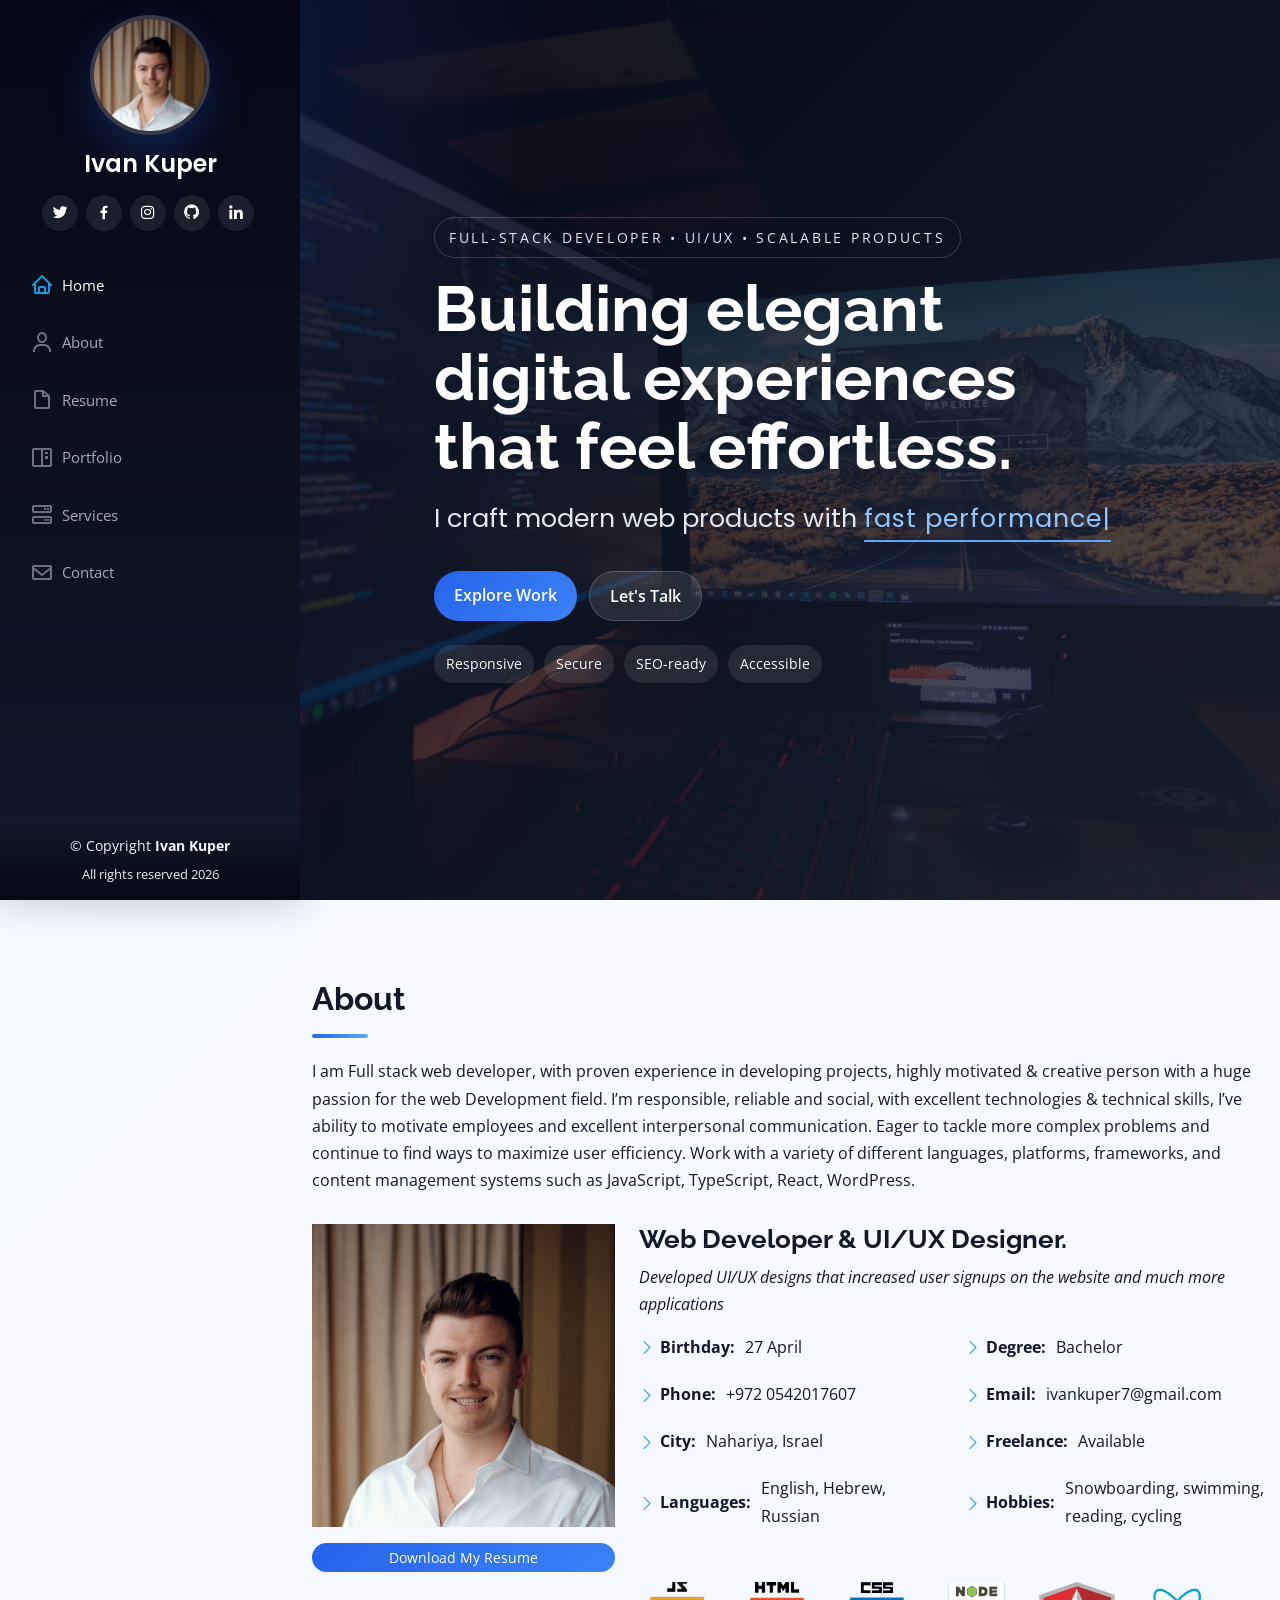
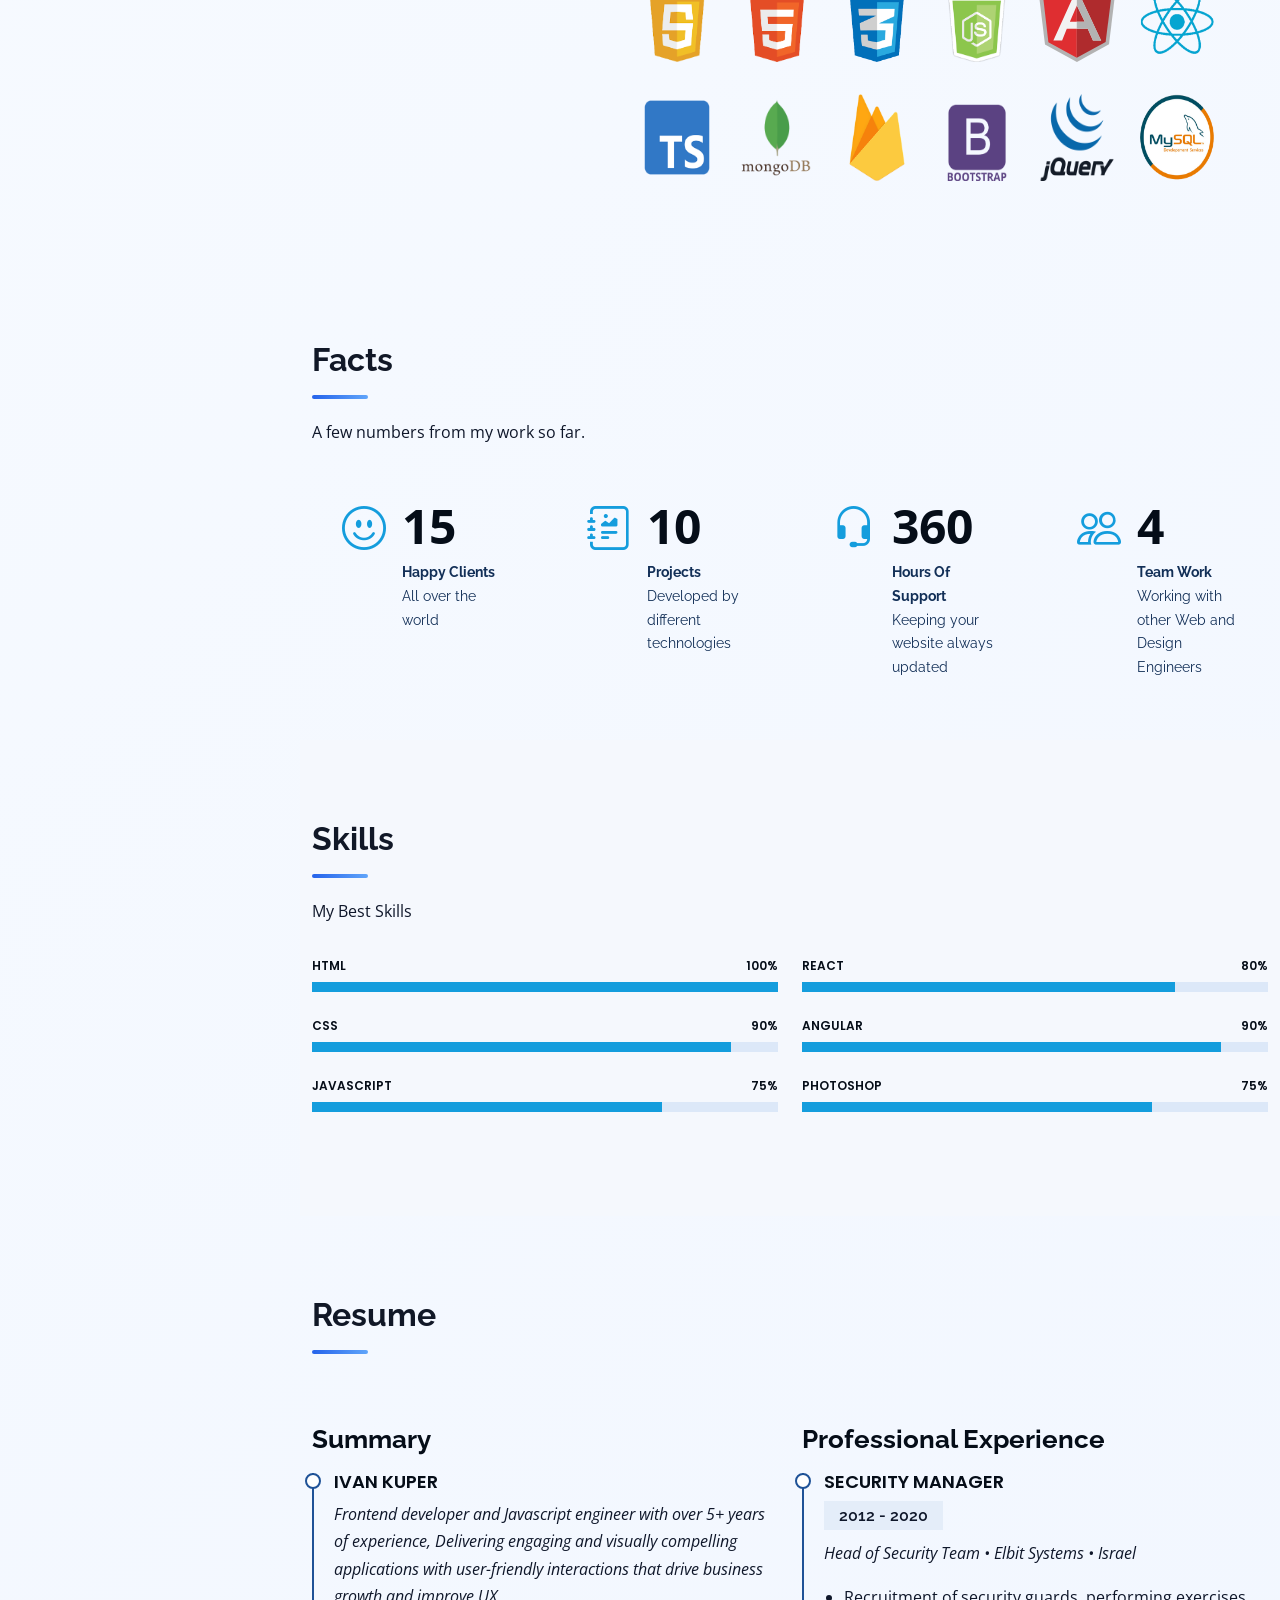
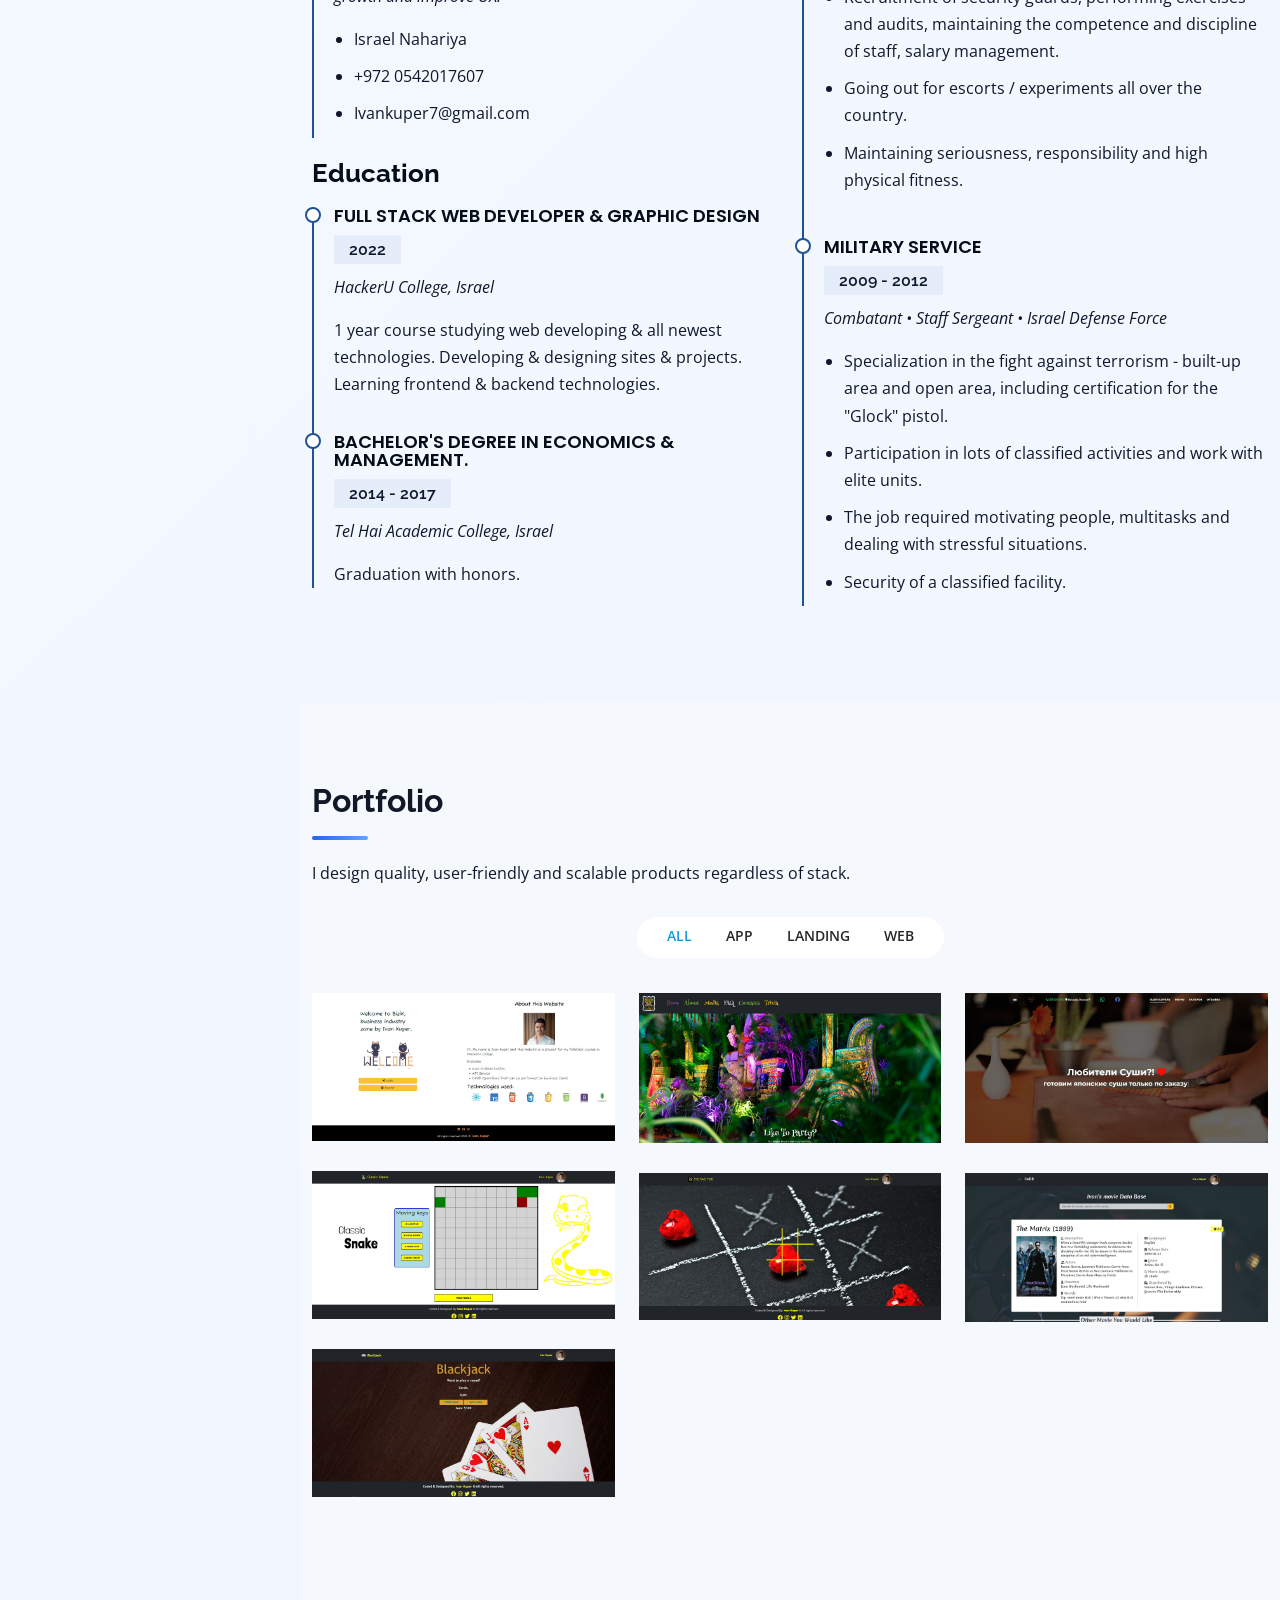
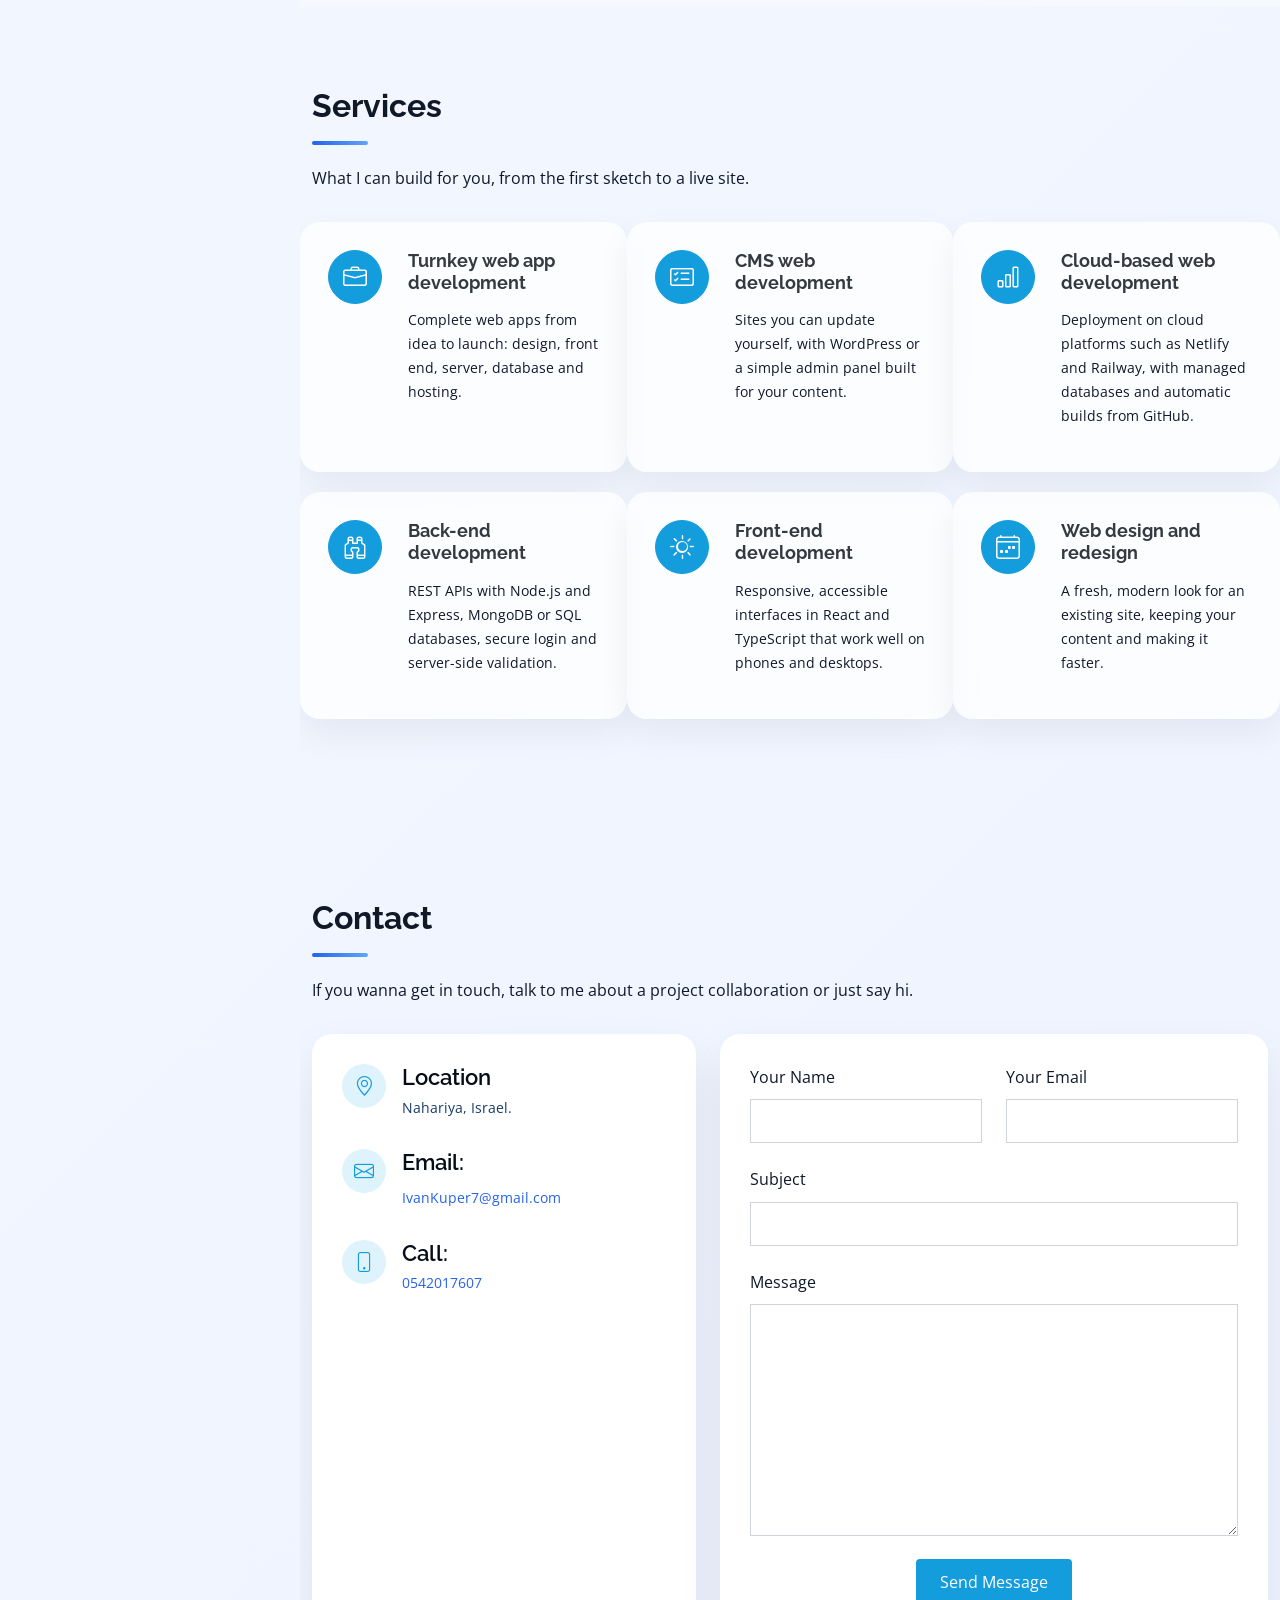
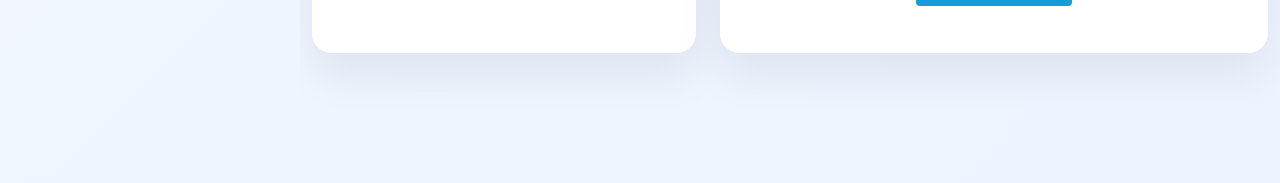
==== commit 69c4ce79: "Set projects counter to 10 to match the GitHub portfolio" ====
--- a/classic.html
+++ b/classic.html
@@ -379,7 +379,7 @@
                 <i class="bi bi-journal-richtext"></i>
                 <span
                   data-purecounter-start="0"
-                  data-purecounter-end="21"
+                  data-purecounter-end="10"
                   data-purecounter-duration="1"
                   class="purecounter"
                 ></span>
